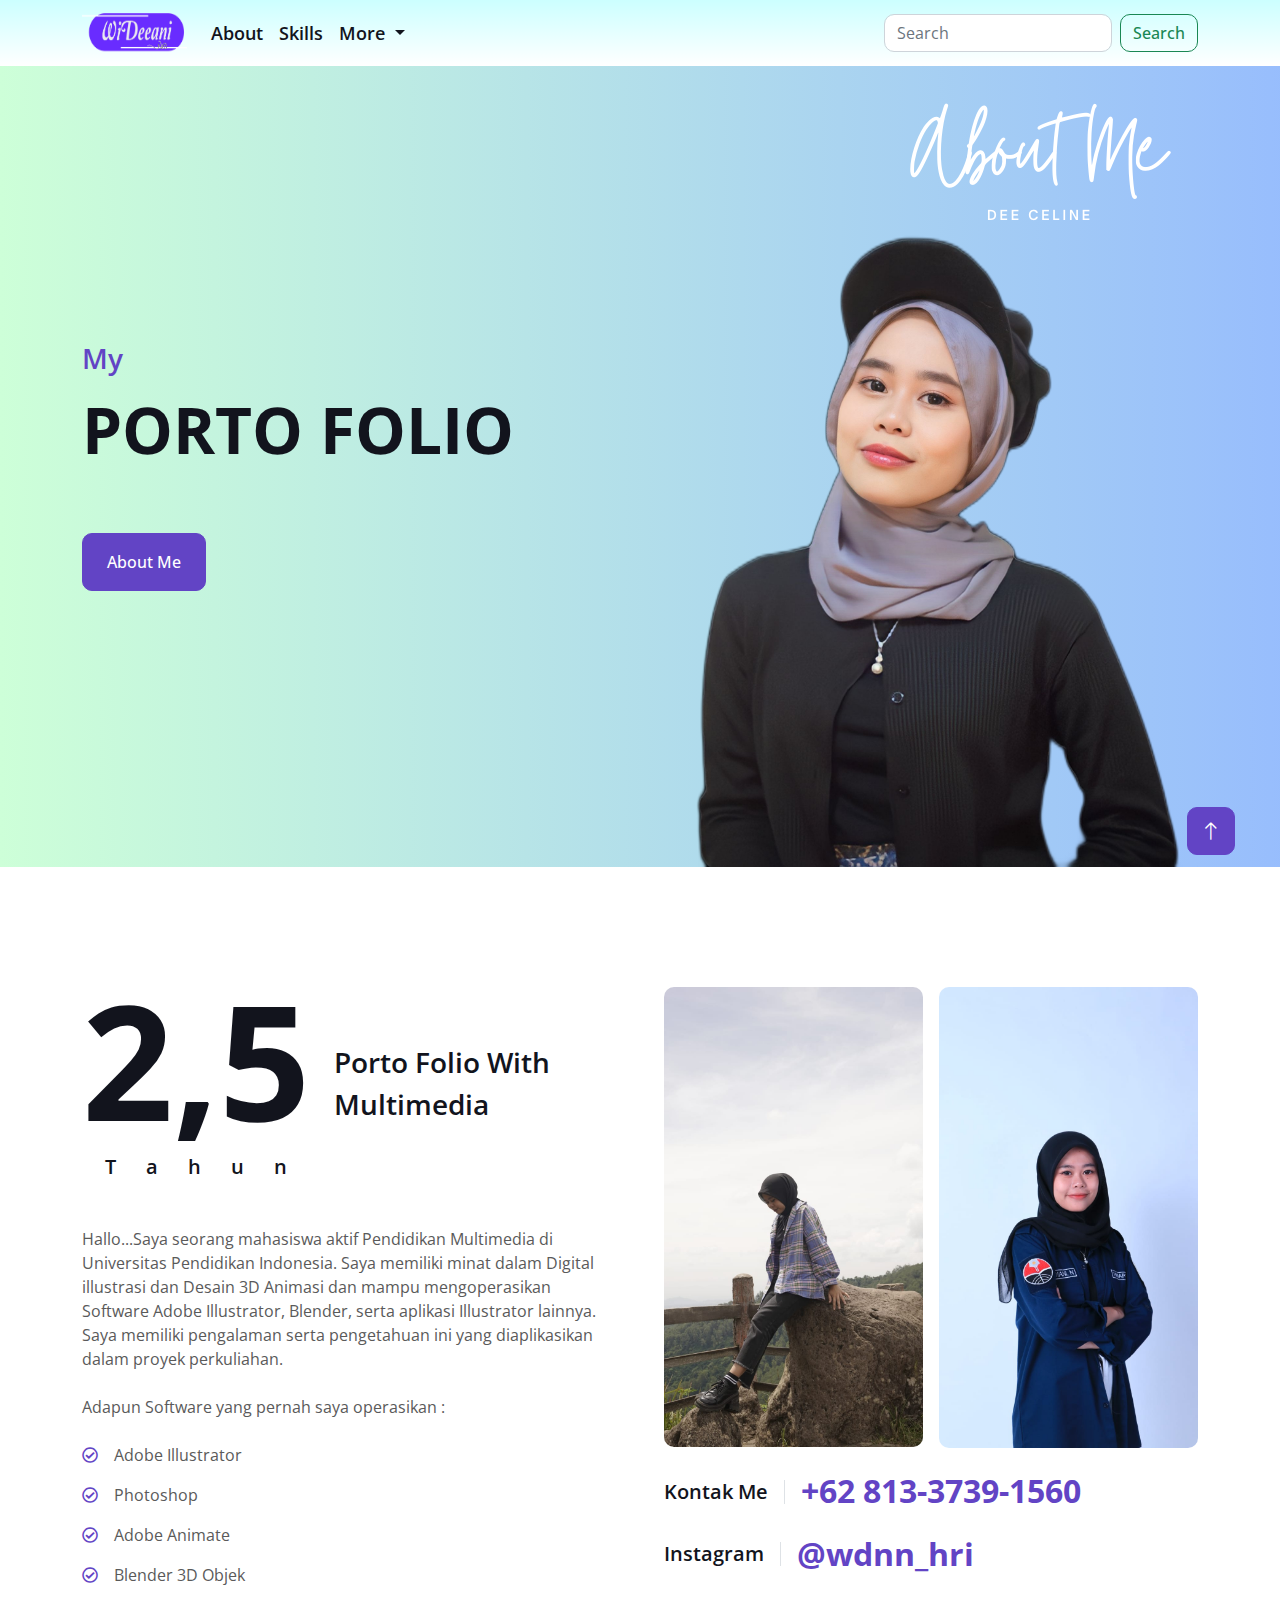
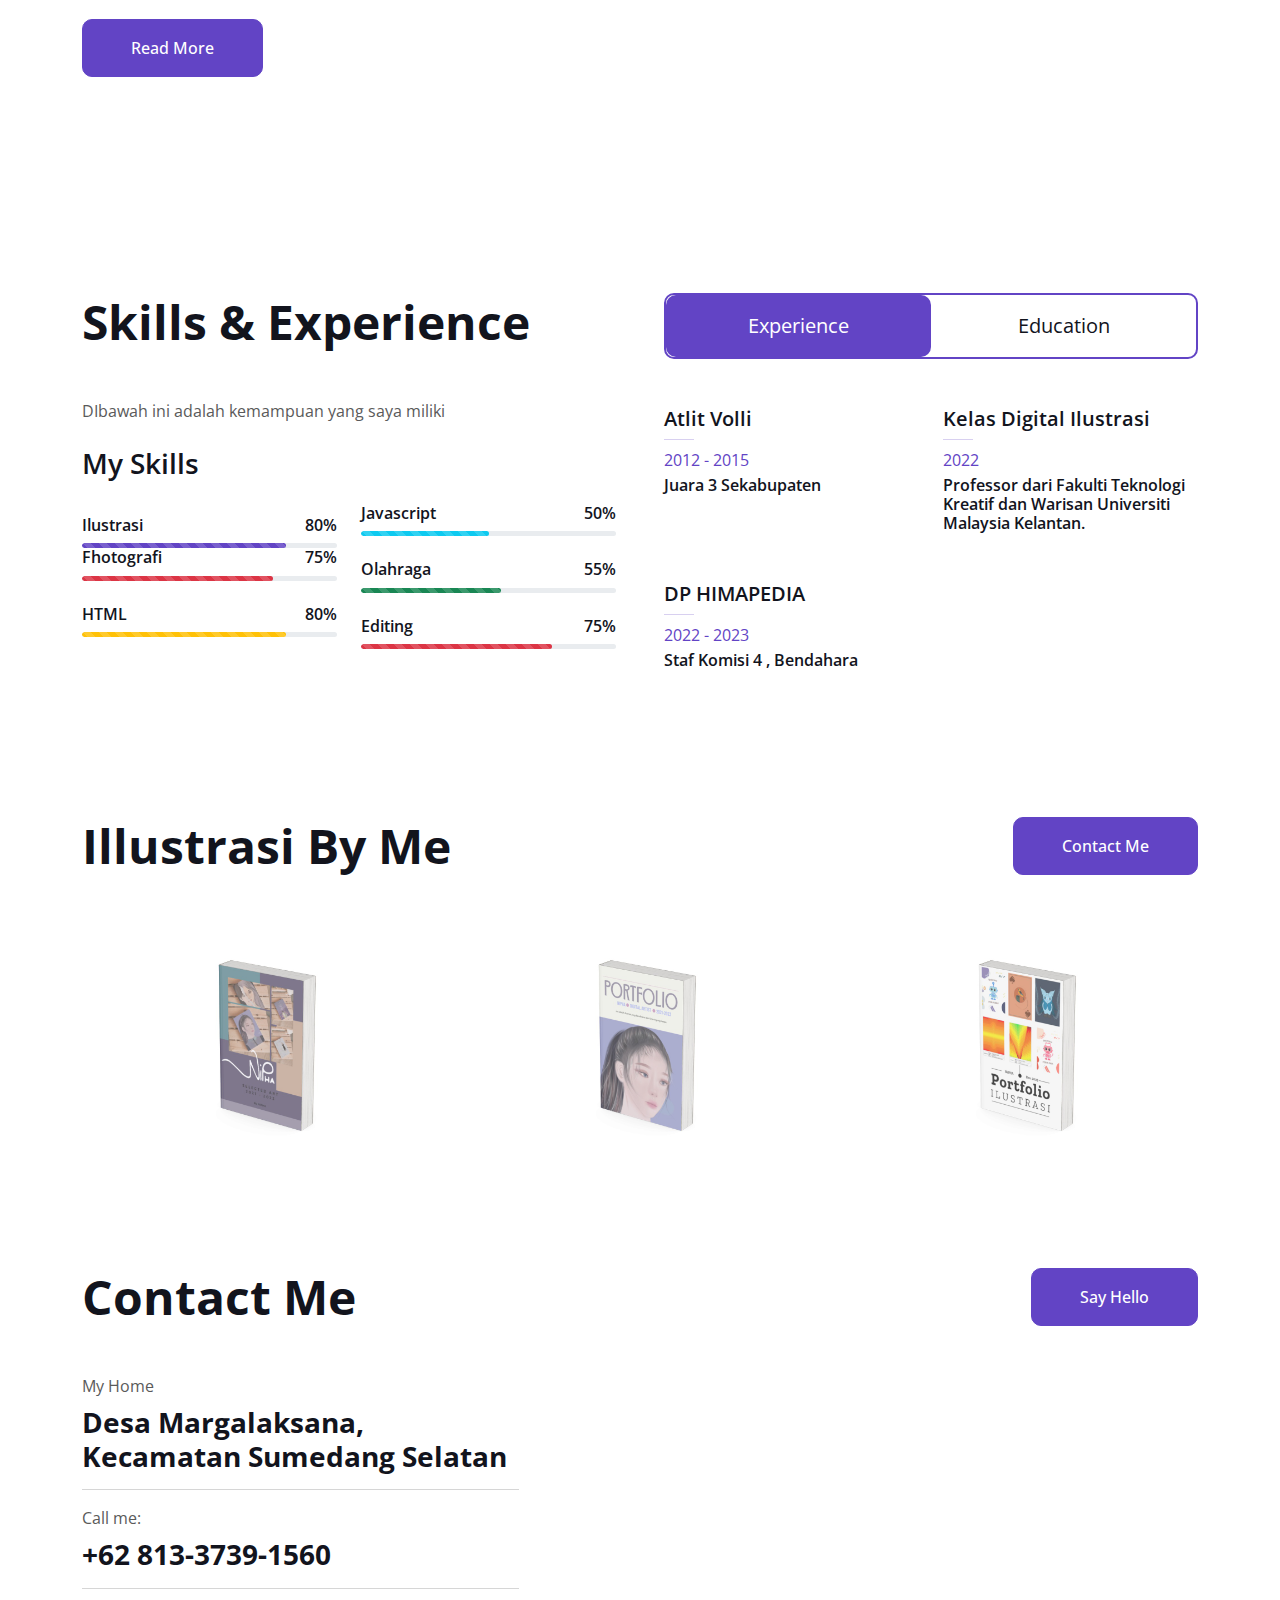
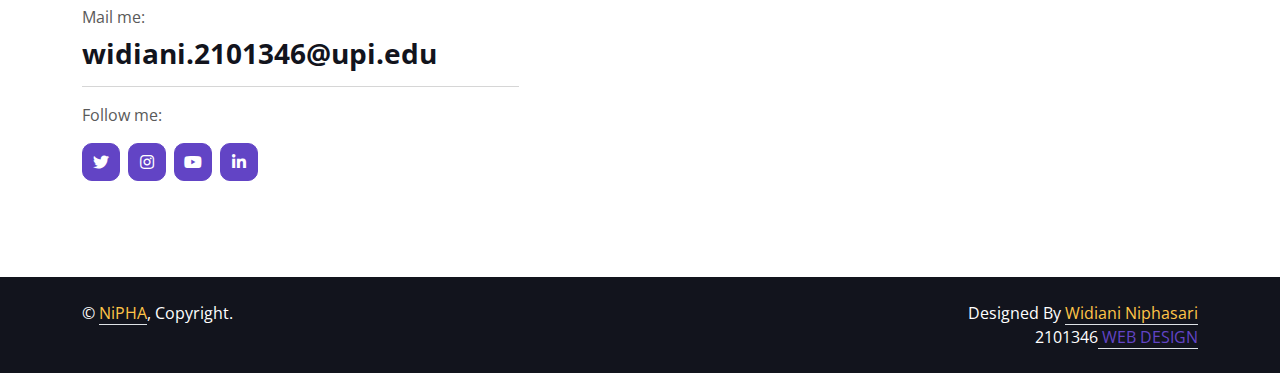
==== index.html @ 5c26bc38 "Update index.html" ====
<!DOCTYPE html>
<html>
<head>
  <!-- Required meta tags -->
    <meta charset="utf-8">
    <title>Hello </title>
    <!-- Required meta tags -->
    <meta content="width=device-width, initial-scale=1.0" name="viewport">
    <meta content="" name="keywords">
    <meta content="" name="description">

    <!-- Favicon -->
    <link href="img/favicon.ico" rel="icon">

    <!-- Google Web Fonts -->
    <link rel="preconnect" href="https://fonts.googleapis.com">
    <link rel="preconnect" href="https://fonts.gstatic.com" crossorigin>
    <link href="https://fonts.googleapis.com/css2?family=Open+Sans:wght@400;500;600;700;800&display=swap" rel="stylesheet"> 

    <!-- Icon Font Stylesheet -->
    <link href="https://cdnjs.cloudflare.com/ajax/libs/font-awesome/5.10.0/css/all.min.css" rel="stylesheet">
    <link href="https://cdn.jsdelivr.net/npm/bootstrap-icons@1.4.1/font/bootstrap-icons.css" rel="stylesheet">

    <!-- Libraries Stylesheet -->
    <link href="lib/animate/animate.min.css" rel="stylesheet">
    <link href="lib/lightbox/css/lightbox.min.css" rel="stylesheet">
    <link href="lib/owlcarousel/assets/owl.carousel.min.css" rel="stylesheet">

    <!-- Customized Bootstrap Stylesheet -->
    <link href="css/bootstrap.min.css" rel="stylesheet">

    <!-- Template Stylesheet -->
    <link href="css/style.css" rel="stylesheet">

    <!-- Bootstrap CSS -->
    <link href="C:\xampp1\htdocs\portfolio\css\bootstrap.min.css" rel="stylesheet">

</head>

<body data-bs-spy="scroll" data-bs-target=".navbar" data-bs-offset="51">

  <!-- Navbar Start -->

 <nav  class="navbar navbar-expand-lg sticky-top " style="background : linear-gradient(#ccffff,#ffffff")>
<!--  <nav  class="navbar navbar-expand-lg sticky-top" style="background :#FFFFFF">  -->
  <div class="container">
    <a class="navbar-brand" href="#home">
      <img src="img/logome.png" width="105" height="40">
    </a>
    <button class="navbar-toggler" type="button" data-bs-toggle="collapse" data-bs-target="#navbarSupportedContent" aria-controls="navbarSupportedContent" aria-expanded="false" aria-label="Toggle navigation">
      <span class="navbar-toggler-icon"></span>
    </button>
    <div class="collapse navbar-collapse" id="navbarSupportedContent">
      <ul class="navbar-nav me-auto mb-0 mb-lg-0">
       
        <li class="nav-item">
          <a class="nav-link active" aria-current="page" href="#about">About</a>
        </li>
        <li class="nav-item">
          <a class="nav-link" href="#skill">Skills</a>
        </li>
        <li class="nav-item dropdown">
          <a class="nav-link dropdown-toggle" href="" role="button" data-bs-toggle="dropdown" aria-expanded="false">
            More
          </a>
          <ul class="dropdown-menu">        
            <li><a class="dropdown-item" href="Desain Web.html">Desain Web</a></li>
            <li><a class="dropdown-item" href="Fotografi.html">Fotografi</a></li>
            <li><a class="dropdown-item" href="Illustration.html">Illustrasi</a></li>
            <li><a class="dropdown-item" href="uiux.html">UI/UX</a></li>
          </ul>
        </li>
      </ul>
      <form class="d-flex" role="search">
        <input class="form-control me-2" type="search" placeholder="Search" aria-label="Search">
        <button class="btn btn-outline-success" type="submit">Search</button>
      </form>
    </div>
  </div>
</nav>

<!-- Navbar End -->


    <!-- Header Start -->
    <div class="container-fluid bg-light my-0 mt-0" id="home">
        <div class="container">
            <div class="row g-5 align-items-center">
                <div class="col-lg-6 py-6 pb-0 pt-lg-0">
                    <h3 class="text-primary mb-3">My</h3>
                    <h1 class="display-3 mb-3">PORTO FOLIO</h1>
                    <h2 class="typed-text-output d-inline"></h2>
                    <div class="d-flex align-items-center pt-5">
                        <a href="#about" class="btn btn-primary py-3 px-4 me-5">About Me</a>
                        </button>

                    </div>
                </div>
                <div class="col-lg-6">
                    <img class="img-fluid" src="img/me.png" alt="">
                </div>
            </div>
        </div>
    </div>
      
    <br>
    <!-- Header End -->
    

<!-- About Start -->
    <div class="container-xxl py-6" id="about">
        <div class="container">
            <div class="row g-5">
                <div class="col-lg-6 wow fadeInUp" data-wow-delay="0.1s">
                    <div class="d-flex align-items-center mb-5">
                        <div class="years flex-shrink-0 text-center me-4">
                            <h1 class="display-1 mb-0">2,5</h1>
                            <br>
                            <h5 class="mb-0">Tahun</h5>
                        </div>
                        <h3 class="lh-base mb-0">Porto Folio With Multimedia</h3>
                    </div>
                    <p class="mb-4">Hallo...Saya seorang mahasiswa aktif Pendidikan Multimedia di Universitas Pendidikan Indonesia. Saya memiliki minat dalam Digital illustrasi dan Desain 3D Animasi dan mampu mengoperasikan Software Adobe Illustrator, Blender, serta aplikasi Illustrator lainnya. Saya memiliki pengalaman serta pengetahuan ini yang diaplikasikan dalam proyek perkuliahan.</p>
                    <p class="mb-4">Adapun Software yang pernah saya operasikan : </p>
                    <p class="mb-3"><i class="far fa-check-circle text-primary me-3"></i>Adobe Illustrator</p>
                    <p class="mb-3"><i class="far fa-check-circle text-primary me-3"></i>Photoshop</p>
                    <p class="mb-3"><i class="far fa-check-circle text-primary me-3"></i>Adobe Animate</p>
                    <p class="mb-3"><i class="far fa-check-circle text-primary me-3"></i>Blender 3D Objek</p>
                    <a class="btn btn-primary py-3 px-5 mt-3" href="More.html">Read More</a> </button>
                </div>
                <div class="col-lg-6 wow fadeInUp" data-wow-delay="0.5s">
                    <div class="row g-3 mb-4">
                        <div class="col-sm-6">
                            <img class="img-fluid rounded" src="img/me3.jpg" alt="">
                        </div>
                        <div class="col-sm-6">
                            <img class="img-fluid rounded" src="img/me4.jpg" alt="">
                        </div>
                    </div>
                    <div class="d-flex align-items-center mb-3">
                        <h5 class="border-end pe-3 me-3 mb-0">Kontak Me</h5>
                        <h2 class="text-primary fw-bold mb-0" data-toggle="counter-up">+62 813-3739-1560</h2>
                    </div>
                    <p class="mb-4"></p>
                    <div class="d-flex align-items-center mb-3">
                        <h5 class="border-end pe-3 me-3 mb-0">Instagram </h5>
                        <h2 class="text-primary fw-bold mb-0" data-toggle="counter-up">@wdnn_hri</h2>
                    </div>
                    <p class="mb-0"></p>
                </div>
            </div>
        </div>
    </div>
    <br>
    <!-- About End -->

    <!-- Expertise Start -->
    <div class="container-xxl py-6 pb-5" id="skill">
        <div class="container">
            <div class="row g-5">
                <div class="col-lg-6 wow fadeInUp" data-wow-delay="0.1s">
                    <h1 class="display-5 mb-5">Skills & Experience</h1>
                    <p class="mb-4">DIbawah ini adalah kemampuan yang saya miliki</p>
                    <h3 class="mb-4">My Skills</h3>
                    
                  <!-- SKILLS START -->
                    <div class="row align-items-center">
                        <div class="col-md-6">
                            <div class="skill mb-4">
                                <div class="d-flex justify-content-between">
                                    <h6 class="font-weight-bold">Ilustrasi</h6>
                                    <h6 class="font-weight-bold">80%</h6>
                                </div>
                                   <div class="progress" role="progressbar" aria-label=" animated striped example " aria-valuenow="80" aria-valuemin="0" aria-valuemax="100">
                                 <div class="progress-bar progress-bar-striped progress-bar-animated" style="width: 80%"></div>
                            </div>

                             <div class="skill mb-4">
                                <div class="d-flex justify-content-between">
                                    <h6 class="font-weight-bold">Fhotografi</h6>
                                    <h6 class="font-weight-bold">75%</h6>
                                </div>
                                  <div class="progress" role="progressbar" aria-label="Danger Animated striped example" aria-valuenow="75" aria-valuemin="0" aria-valuemax="100">
                                 <div class="progress-bar progress-bar-striped progress-bar-animated bg-danger" style="width: 75%"></div>
                            </div>
                          </div>

                            <div class="skill mb-4">
                                <div class="d-flex justify-content-between">
                                    <h6 class="font-weight-bold">HTML</h6>
                                    <h6 class="font-weight-bold">80%</h6>
                                </div>
                                  <div class="progress" role="progressbar" aria-label="Warning Animated striped example" aria-valuenow="60" aria-valuemin="0" aria-valuemax="100">
                                 <div class="progress-bar progress-bar-striped progress-bar-animated bg-warning" style="width: 80%"></div>
                            </div>
                          </div>
                        </div>
                      </div>

                        <div class="col-md-6">
                            <div class="skill mb-4">
                                <div class="d-flex justify-content-between">
                                    <h6 class="font-weight-bold">Javascript</h6>
                                    <h6 class="font-weight-bold">50%</h6>
                                </div>
                                <div class="progress" role="progressbar" aria-label="info Animated striped example" aria-valuenow="50" aria-valuemin="0" aria-valuemax="100">
                                 <div class="progress-bar progress-bar-striped progress-bar-animated bg-info" style="width: 50%"></div>
                            </div>
                          </div>

                            <div class="skill mb-4">
                                <div class="d-flex justify-content-between">
                                    <h6 class="font-weight-bold">Olahraga</h6>
                                    <h6 class="font-weight-bold">55%</h6>
                                </div>
                               <div class="progress" role="progressbar" aria-label="Success Animated striped example" aria-valuenow="55" aria-valuemin="0" aria-valuemax="100">
                                 <div class="progress-bar progress-bar-striped progress-bar-animated bg-success" style="width: 55%"></div>
                            </div>
                          </div>

                            <div class="skill mb-4">
                                <div class="d-flex justify-content-between">
                                    <h6 class="font-weight-bold">Editing</h6>
                                    <h6 class="font-weight-bold">75%</h6>
                                </div>
                                <div class="progress" role="progressbar" aria-label="danger Animated striped example" aria-valuenow="75" aria-valuemin="0" aria-valuemax="100">
                                 <div class="progress-bar progress-bar-striped progress-bar-animated bg-danger" style="width: 75%"></div>
                            </div>
                          </div>
                        </div>
                    </div>
                </div>

                <!-- SKILLS END -->

                <div class="col-lg-6 wow fadeInUp" data-wow-delay="0.5s">
                    <ul class="nav nav-pills rounded border border-2 border-primary mb-5">
                        <li class="nav-item w-50">
                            <button class="nav-link w-100 py-3 fs-5 active" data-bs-toggle="pill" href="#tab-1">Experience</button>
                        </li>
                        <li class="nav-item w-50">
                            <button class="nav-link w-100 py-3 fs-5" data-bs-toggle="pill" href="#tab-2">Education</button>
                        </li>
                    </ul>

                    <!-- EXPERIENCE START -->
                    <div class="tab-content">
                        <div id="tab-1" class="tab-pane fade show p-0 active">
                            <div class="row gy-5 gx-4">
                                <div class="col-sm-6">
                                    <h5>Atlit Volli</h5>
                                    <hr class="text-primary my-2">
                                    <p class="text-primary mb-1">2012 - 2015</p>
                                    <h6 class="mb-0">Juara 3 Sekabupaten</h6>
                                </div>
                                <div class="col-sm-6">
                                    <h5>Kelas Digital Ilustrasi</h5>
                                    <hr class="text-primary my-2">
                                    <p class="text-primary mb-1">2022</p>
                                    <h6 class="mb-0">Professor dari Fakulti Teknologi Kreatif dan Warisan Universiti Malaysia Kelantan.</h6>
                                </div>
                                 <div class="col-sm-6">
                                    <h5>DP HIMAPEDIA</h5>
                                    <hr class="text-primary my-2">
                                    <p class="text-primary mb-1">2022 - 2023</p>
                                    <h6 class="mb-0">Staf Komisi 4 , Bendahara</h6>
                                </div>
                                 <div class="col-sm-6">
            
                                
                                </div>
                            </div>
                        </div>
                        <!-- EXPERIENCE END -->

                        <!-- EDUCATION STRART -->

                        <div id="tab-2" class="tab-pane fade show p-0">
                            <div class="row gy-5 gx-4">
                                <div class="col-sm-6">
                                    <h5>SD</h5>
                                    <hr class="text-primary my-2">
                                    <p class="text-primary mb-1">2009 - 2015</p>
                                    <h6 class="mb-0">MIN 2 Sumedang</h6>
                                </div>
                                <div class="col-sm-6">
                                    <h5>SMP</h5>
                                    <hr class="text-primary my-2">
                                    <p class="text-primary mb-1">2015 - 2018</p>
                                    <h6 class="mb-0">SMPN 7 Sumedang</h6>
                                </div>
                                <div class="col-sm-6">
                                    <h5>SMK</h5>
                                    <hr class="text-primary my-2">
                                    <p class="text-primary mb-1">2018 - 2021</p>
                                    <h6 class="mb-0">SMKN 2 Sumedang</h6>
                                </div>
                                <div class="col-sm-6">
                                    <h5>Pendidikan S1</h5>
                                    <hr class="text-primary my-2">
                                    <p class="text-primary mb-1">2021 - Sekarang</p>
                                    <h6 class="mb-0">Universitas Pendidikan Indonesia</h6>
                                </div>
                            </div>
                        </div>
                    </div>
                </div>
            </div>
        </div>
    </div>
     <!-- EDUCATION END -->

    <!-- Expertise End -->

    <!-- Skill Start -->
    <div class="container-xxl py-6 pb-5" id="friends">
        <div class="container">
            <div class="row g-5 mb-5 wow fadeInUp" data-wow-delay="0.1s">
                <div class="col-lg-6">
                    <h1 class="display-5 mb-0">Illustrasi By Me</h1>
                </div>
                <div class="col-lg-6 text-lg-end">
                    <a class="btn btn-primary py-3 px-5" href="#contact">Contact Me</a>
                </div>
            </div>
            <div class="row g-4">
                <div class="col-lg-4 col-md-6 wow fadeInUp" data-wow-delay="0.1s">
                    <div class="team-item position-relative">
                        <img class="img-fluid rounded" src="img/Il14.jpg" alt="">
                        <div class="team-text bg-white rounded-end p-4">
                            <div>
                                <a href="Illustration.html"><h5>Illustration 1</h5></a>
                                <span></span>
                            </div>
                            <i class="fa fa-arrow-right fa-2x text-primary"></i>
                        </div>
                    </div>
                </div>
              <!--  <div class="col-lg-4 col-md-6 wow fadeInUp" data-wow-delay="0.3s">
                    <div class="team-item position-relative">
                        <img class="img-fluid rounded" src="">
                        <div class="team-text bg-white rounded-end p-4">
                            <div>
                                <h5>Aset 2D Animasi</h5>
                                <span>Animasi Pendek By Me "Fall In Love"</span>
                            </div>
                            <i class="fa fa-arrow-right fa-2x text-primary"></i>
                        </div>
                    </div>
                </div> -->
                <div class="col-lg-4 col-md-6 wow fadeInUp" data-wow-delay="0.5s">
                    <div class="team-item position-relative">
                        <img class="img-fluid rounded" src="img/Il13.jpg" alt="">
                        <div class="team-text bg-white rounded-end p-4">
                            <div>
                                 <a href="Illustration.html"><h5>Illustration 2</h5></a>
                                <span></span>
                            </div>
                            <i class="fa fa-arrow-right fa-2x text-primary"></i>
                        </div>
                    </div>
                </div>
               <!-- <div class="col-lg-4 col-md-6 wow fadeInUp" data-wow-delay="0.3s">
                    <div class="team-item position-relative">
                        <img class="img-fluid rounded" src="img/Ilustrasi 6.png">
                        <div class="team-text bg-white rounded-end p-4">
                            <div>
                                <h5>Aset 2D Animasi</h5>
                                <span>Animasi Pendek By Me "Fall In Love"</span>
                            </div>
                            <i class="fa fa-arrow-right fa-2x text-primary"></i>
                        </div>
                    </div>
                </div> -->
               <div class="col-lg-4 col-md-6 wow fadeInUp" data-wow-delay="0.3s">
                    <div class="team-item position-relative">
                        <img class="img-fluid rounded" src="img/Il15.jpg">
                        <div class="team-text bg-white rounded-end p-4">
                            <div>
                              <a href="Illustration.html"></li><h5>Illustration 3</h5></a>
                                <span></span>
                            </div>
                            <i class="fa fa-arrow-right fa-2x text-primary"></i>
                        </div>
                    </div>
                </div>
              <!--  <div class="col-lg-4 col-md-6 wow fadeInUp" data-wow-delay="0.3s">
                    <div class="team-item position-relative">
                        <img class="img-fluid rounded" src="img/Ilustrasi 5.png">
                        <div class="team-text bg-white rounded-end p-4">
                            <div>
                                <h5>Aset 2D Animasi</h5>
                                <span>Animasi Pendek By Me "Fall In Love"</span>
                            </div>
                            <i class="fa fa-arrow-right fa-2x text-primary"></i>
                        </div>
                    </div>
                </div> -->
            </div>
        </div>
    </div>
    <!-- Skill End -->


    <!-- Contact Start -->
    <div class="container-xxl pb-5" id="contact">
        <div class="container py-5">
            <div class="row g-5 mb-5 wow fadeInUp" data-wow-delay="0.1s">
                <div class="col-lg-6">
                    <h1 class="display-5 mb-0">Contact Me</h1>
                </div>
                <div class="col-lg-6 text-lg-end">
                    <a class="btn btn-primary py-3 px-5" href="#home">Say Hello</a>
                </div>
            </div>
            <div class="row g-5">
                <div class="col-lg-5 col-md-6 wow fadeInUp" data-wow-delay="0.1s">
                    <p class="mb-2">My Home</p>
                    <h3 class="fw-bold">Desa Margalaksana, Kecamatan Sumedang Selatan</h3>
                    <hr class="w-100">
                    <p class="mb-2">Call me:</p>
                    <h3 class="fw-bold">+62 813-3739-1560</h3>
                    <hr class="w-100">
                    <p class="mb-2">Mail me:</p>
                    <h3 class="fw-bold">widiani.2101346@upi.edu</h3>
                    <hr class="w-100">
                    <p class="mb-2">Follow me:</p>
                    <div class="d-flex pt-2">
                        <a class="btn btn-square btn-primary me-2" href="https://twitter.com/wdnn_hri?t=mSB62Ij7a0ePgMWsCGzS3Q&s=09"><i class="fab fa-twitter"></i></a>
                        <a class="btn btn-square btn-primary me-2" href="https://www.instagram.com/wdnn_hri/"><i class="fab fa-instagram"></i></a>
                        <a class="btn btn-square btn-primary me-2" href="https://www.youtube.com/feed/library"><i class="fab fa-youtube"></i></a>
                        <a class="btn btn-square btn-primary me-2" href="https://www.linkedin.com/feed/"><i class="fab fa-linkedin-in"></i></a>
                    </div>
                </div>
              </div>
            </div>
    </div>
    <!-- Contact End -->


<!-- Copyright Start -->
    <div class="container-fluid bg-dark text-white py-4">
            <div class="container">
                <div class="row">
                    <div class="col-md-6 text-center text-md-start mb-3 mb-md-0">
                        &copy; <a class="border-bottom text-secondary" href="#">NiPHA</a>, Copyright.
                    </div>
                    <div class="col-md-6 text-center text-md-end">
                        Designed By <a class="border-bottom text-secondary" href="https://htmlcodex.com">Widiani Niphasari</a>
                        <br>2101346<a class="border-bottom" href="" target="_blank"> WEB DESIGN</a>
                    </div>
                </div>
            </div>
        </div>
    </div>
    <!-- Copyright End -->


    <!-- Back to Top -->
    <a href="#" class="btn btn-lg btn-primary btn-lg-square back-to-top"><i class="bi bi-arrow-up"></i></a>


    <!-- JavaScript Libraries -->
    <script src="https://code.jquery.com/jquery-3.4.1.min.js"></script>
    <script src="https://cdn.jsdelivr.net/npm/bootstrap@5.0.0/dist/js/bootstrap.bundle.min.js"></script>
    <script src="lib/wow/wow.min.js"></script>
    <script src="lib/easing/easing.min.js"></script>
    <script src="lib/waypoints/waypoints.min.js"></script>
    <script src="lib/typed/typed.min.js"></script>
    <script src="lib/counterup/counterup.min.js"></script>
    <script src="lib/owlcarousel/owl.carousel.min.js"></script>
    <script src="lib/isotope/isotope.pkgd.min.js"></script>
    <script src="lib/lightbox/js/lightbox.min.js"></script>

    <!-- Template Javascript -->
    <script src="js/main.js"></script>
</body>

</html>
---- css/style.css ----
:root {
    --primary: #6244C5;
    --secondary: #FFC448;
    --light: #FAFAFB;
    --dark: #12141D;
}

.back-to-top {
    position: fixed;
    display: none;
    right: 45px;
    bottom: 45px;
    z-index: 99;
}

.my-6 {
    margin-top: 6rem;
    margin-bottom: 6rem;
}

.py-6 {
    padding-top: 6rem;
    padding-bottom: 6rem;
}


/*** Button ***/
.btn {
    font-weight: 500;
    transition: .5s;
}

.btn.btn-primary,
.btn.btn-secondary {
    color: #FFFFFF;
}

.btn-square {
    width: 38px;
    height: 38px;
}

.btn-sm-square {
    width: 32px;
    height: 32px;
}

.btn-lg-square {
    width: 48px;
    height: 48px;
}

.btn-square,
.btn-sm-square,
.btn-lg-square {
    padding: 0;
    display: flex;
    align-items: center;
    justify-content: center;
    font-weight: normal;
}


/*** Navbar ***/
.navbar.fixed-top {
    display: none;
    transition: .5s;
}

.navbar .navbar-nav .nav-link {
    padding: px px;
    color: var(--dark);
    font-size: 18px;
    font-weight: 600;
    outline: none;
}

.navbar .navbar-nav .nav-link:hover,
.navbar .navbar-nav .nav-link.active {
    color: var(--primary);
}

@media (max-width: 991.98px) {
    .navbar .navbar-nav .nav-link  {
        padding: 5px 0;
    }
}


#home {
    margin-bottom: 0rem;
    background: url(../img/bggg.png);
}

.typed-cursor {
    font-size: 30px;
    color: var(--dark);
}

@keyframes pulse-border {
    0% {
        transform: translateX(-50%) translateY(-50%) translateZ(0) scale(1);
        opacity: 1;
    }

    100% {
        transform: translateX(-50%) translateY(-50%) translateZ(0) scale(2);
        opacity: 0;
    }
}


/*** Header ***/
#home {
    margin-bottom: 10rem;
}

.typed-cursor {
    font-size: 30px;
    color: var(--dark);
}


.btn-play {
    position: relative;
    display: block;
    box-sizing: content-box;
    width: 16px;
    height: 26px;
    border-radius: 100%;
    border: none;
    outline: none !important;
    padding: 18px 20px 20px 28px;
    background: var(--primary);
}

.btn-play:before {
    content: "";
    position: absolute;
    z-index: 0;
    left: 50%;
    top: 50%;
    transform: translateX(-50%) translateY(-50%);
    display: block;
    width: 60px;
    height: 60px;
    background: var(--primary);
    border-radius: 100%;
    animation: pulse-border 1500ms ease-out infinite;
}

.btn-play:after {
    content: "";
    position: absolute;
    z-index: 1;
    left: 50%;
    top: 50%;
    transform: translateX(-50%) translateY(-50%);
    display: block;
    width: 60px;
    height: 60px;
    background: #FFFFFF;
    border-radius: 100%;
    transition: all 200ms;
}



/*** About ***/
#about .years .display-1 {
    font-size: 10rem;
    line-height: 9rem;
}

#about .years h5 {
    letter-spacing: 30px;
    margin-right: -30px;
}


/*** Skills ***/
#skill .progress {
    height: 5px;
    border-radius: 5px;
}

#skill .progress .progress-bar {
    width: 0px;
    border-radius: 5px;
   
}

#skill .nav-pills .nav-link {
    color: var(--dark);
}

#skill .nav-pills .nav-link.active {
    color: #FFFFFF;
}

#skill .tab-content hr {
    width: 30px;
}


/*** Service ***/
.service-item .bg-icon {
    width: 100px;
    height: 100px;
    display: flex;
    align-items: center;
    justify-content: center;
    background: url(../img/bg-icon.png) center center no-repeat;
    background-size: cover;
}


/*** Project Portfolio ***/
#portfolio-flters li {
    display: inline-block;
    font-weight: 500;
    color: var(--dark);
    cursor: pointer;
    transition: .5s;
    border-bottom: 2px solid transparent;
}

#portfolio-flters li:hover,
#portfolio-flters li.active {
    color: var(--primary);
    border-color: var(--primary);
}

.portfolio-img {
    position: relative;
}

.portfolio-btn {
    position: absolute;
    width: 100%;
    height: 100%;
    top: 0;
    left: 0;
    background: rgba(98, 68, 197, .9);
    display: flex;
    align-items: flex-end;
    justify-content: flex-start;
    padding: 30px;
    padding-bottom: 100px !important;
    opacity: 0;
    transition: .5s;
}

.portfolio-item:hover .portfolio-btn {
    opacity: 1;
    padding-bottom: 30px !important;
}


/*** Team ***/
.team-item img {
    transition: .5s;
}

.team-item:hover img {
    opacity: .7;
}

.team-item .team-text {
    position: absolute;
    left: 0;
    right: 60px;
    bottom: 30px;
    display: flex;
    align-items: center;
    justify-content: space-between;
    opacity: 0;
    transition: .5s;
}

.team-item:hover .team-text {
    right: 30px;
    opacity: 1;
}

.team-item .team-text div {
    transition: .5s;
}

.team-item:hover .team-text div {
    margin-left: 30px;
}


/*** Testimonial ***/
.testimonial-left,
.testimonial-right {
    position: relative;
}

.testimonial-left img,
.testimonial-right img {
    position: absolute;
    padding: 5px;
    border: 1px solid var(--secondary);
    border-radius: 70px;
}

.testimonial-left img:nth-child(1),
.testimonial-right img:nth-child(3) {
    width: 70px;
    height: 70px;
    top: 10%;
    left: 50%;
    transform: translateX(-50%);
}

.testimonial-left img:nth-child(2),
.testimonial-right img:nth-child(2) {
    width: 60px;
    height: 60px;
    top: 50%;
    left: 10%;
    transform: translateY(-50%);
}

.testimonial-left img:nth-child(3),
.testimonial-right img:nth-child(1) {
    width: 50px;
    height: 50px;
    bottom: 10%;
    right: 10%;
}

.testimonial-carousel .owl-item img {
    width: 120px;
    height: 120px;
}

.testimonial-carousel .testimonial-icon {
    position: absolute;
    width: 40px;
    height: 40px;
    left: 50%;
    bottom: -15px;
    transform: translateX(-50%);
    display: flex;
    align-items: center;
    justify-content: center;
    background: #FFFFFF;
    border: 1px solid var(--secondary);
    border-radius: 60px;
}

.testimonial-carousel .owl-dots {
    height: 40px;
    margin-top: 25px;
    display: flex;
    align-items: center;
    justify-content: center;
}

.testimonial-carousel .owl-dot {
    position: relative;
    display: inline-block;
    margin: 0 5px;
    width: 30px;
    height: 30px;
    background: #FFFFFF;
    border: 2px solid var(--secondary);
    border-radius: 30px;
    transition: .5s;
}

.testimonial-carousel .owl-dot::after {
    position: absolute;
    content: "";
    width: 16px;
    height: 16px;
    top: 5px;
    left: 5px;
    border-radius: 16px;
    background: var(--secondary);
    transition: .5s;
}

.testimonial-carousel .owl-dot.active::after {
    background: var(--primary);
}
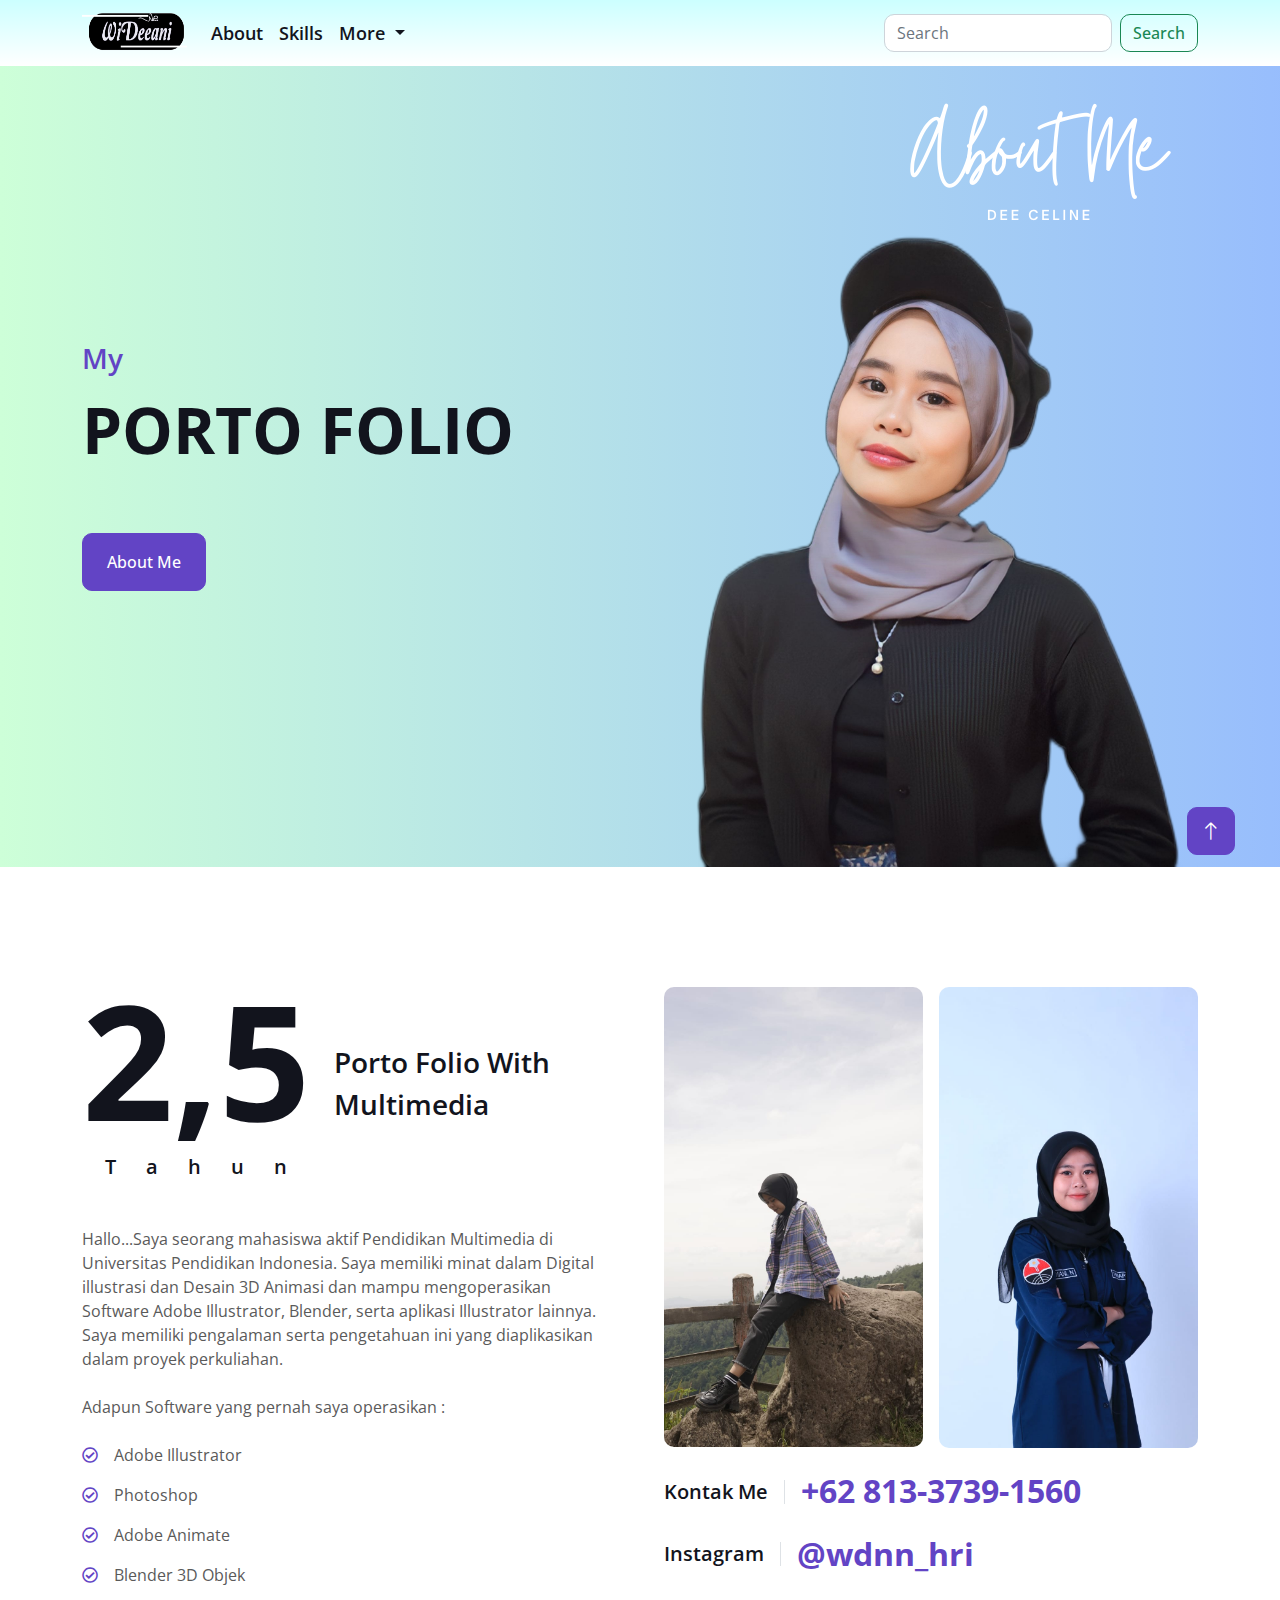
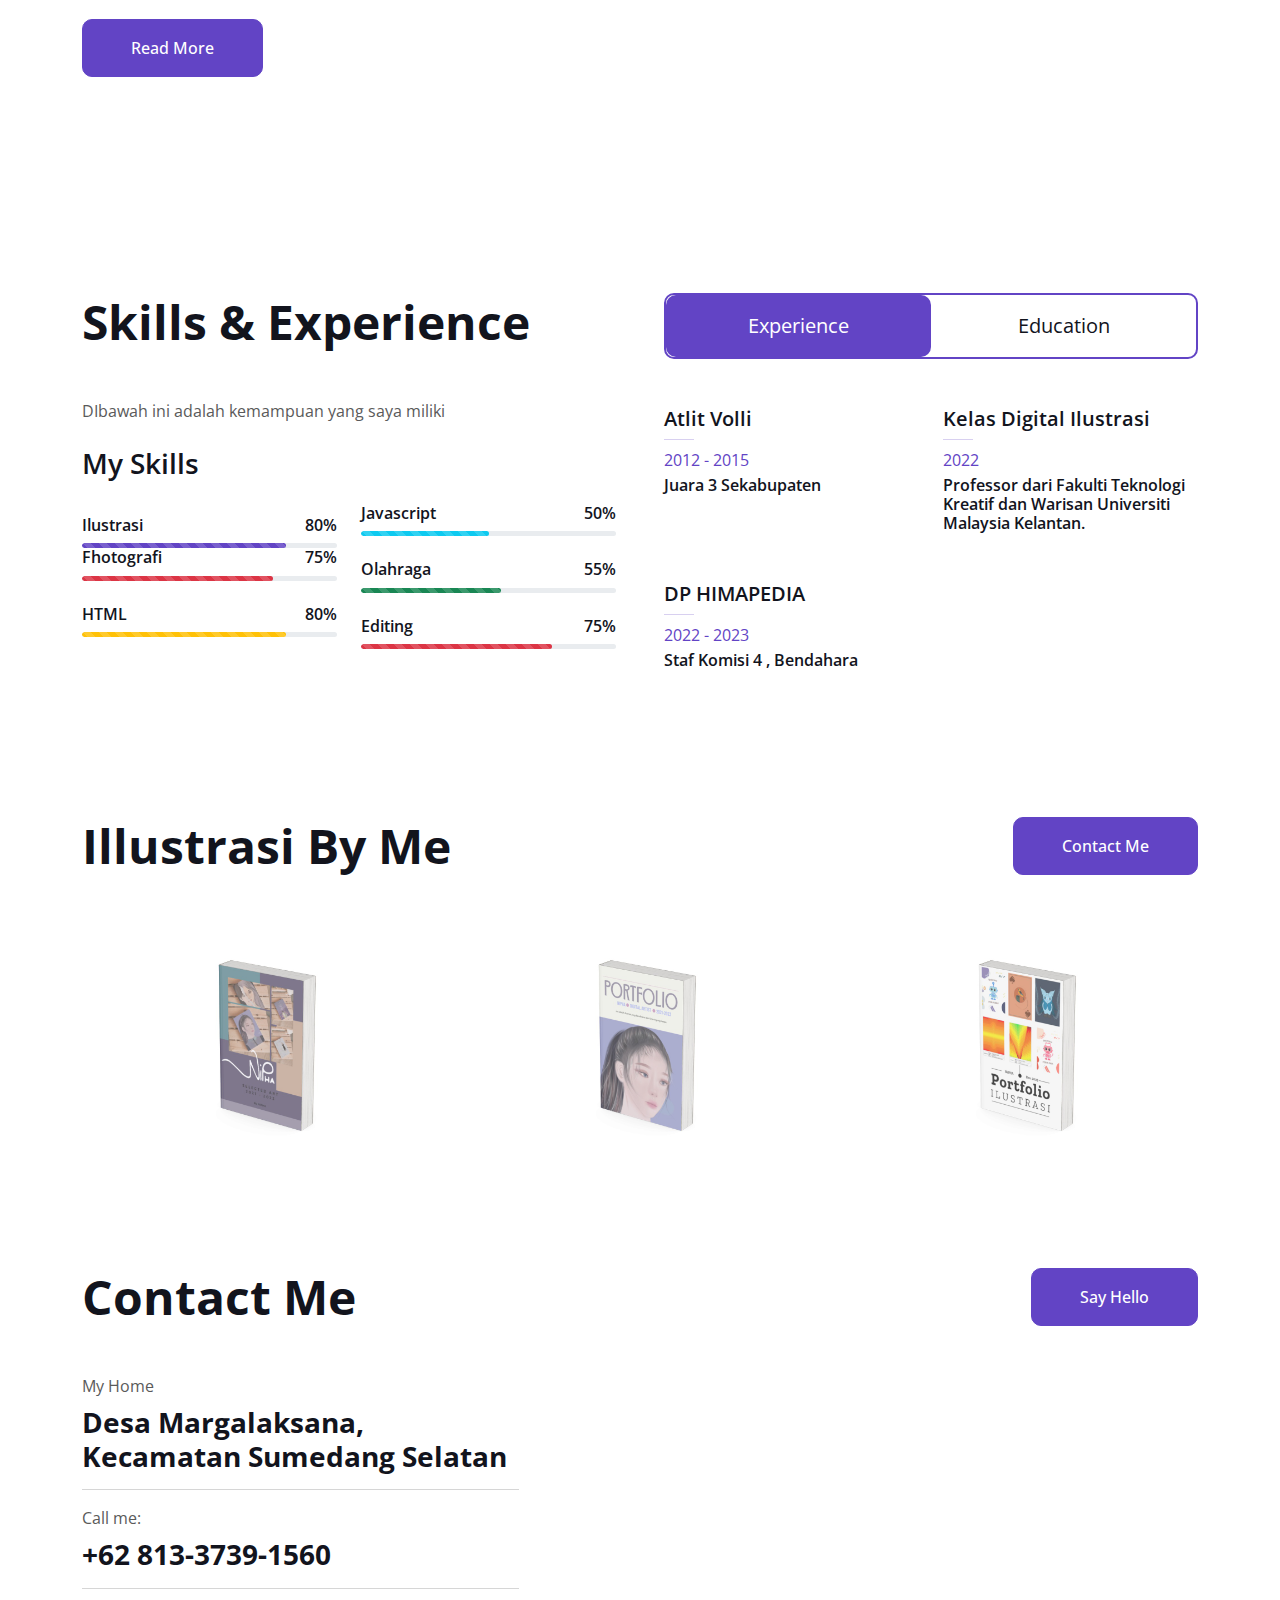
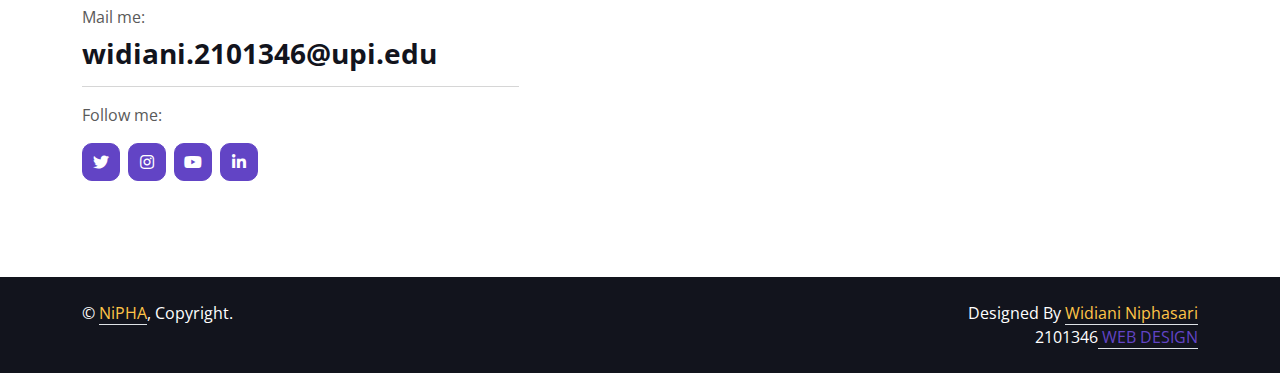
==== commit c535a296: "Update index.html" ====
--- a/index.html
+++ b/index.html
@@ -45,7 +45,7 @@
 <!--  <nav  class="navbar navbar-expand-lg sticky-top" style="background :#FFFFFF">  -->
   <div class="container">
     <a class="navbar-brand" href="#home">
-      <img src="img/logome.png" width="105" height="40">
+      <img src="img/logomee.png" width="105" height="40">
     </a>
     <button class="navbar-toggler" type="button" data-bs-toggle="collapse" data-bs-target="#navbarSupportedContent" aria-controls="navbarSupportedContent" aria-expanded="false" aria-label="Toggle navigation">
       <span class="navbar-toggler-icon"></span>
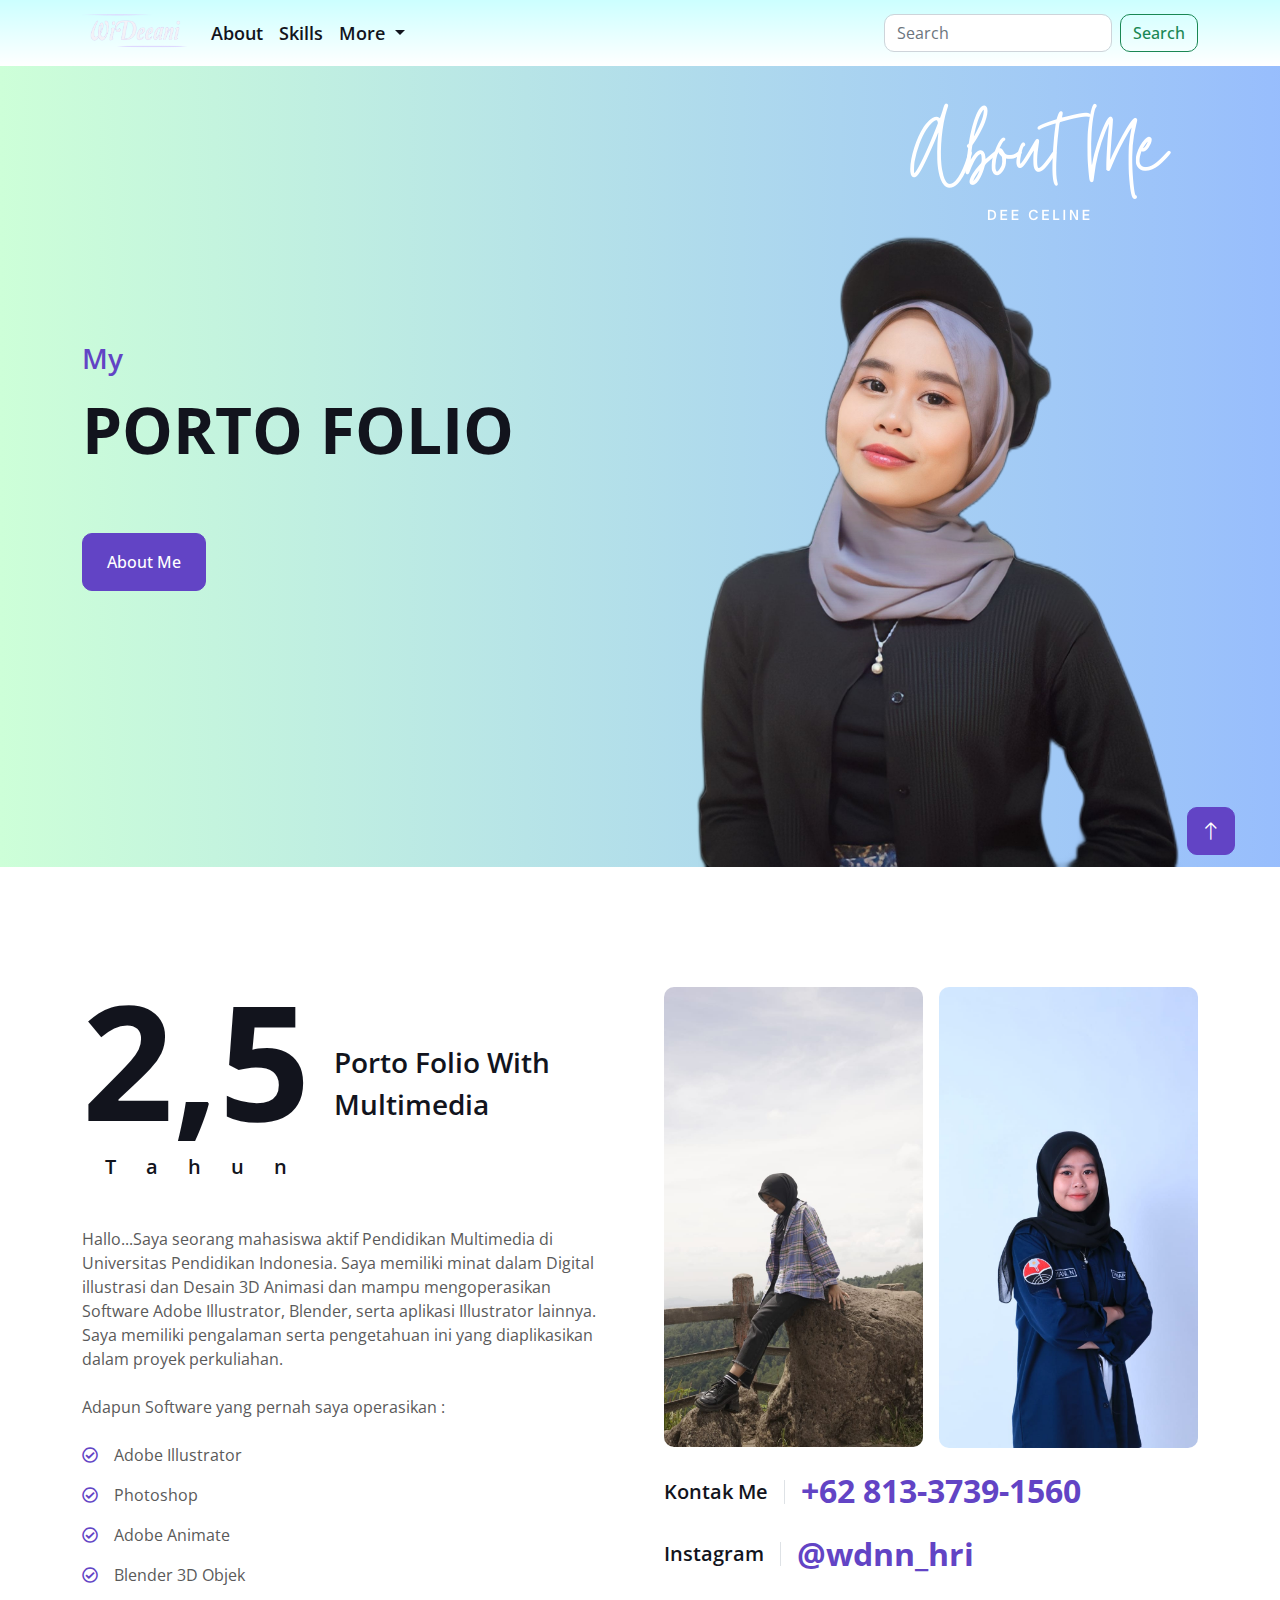
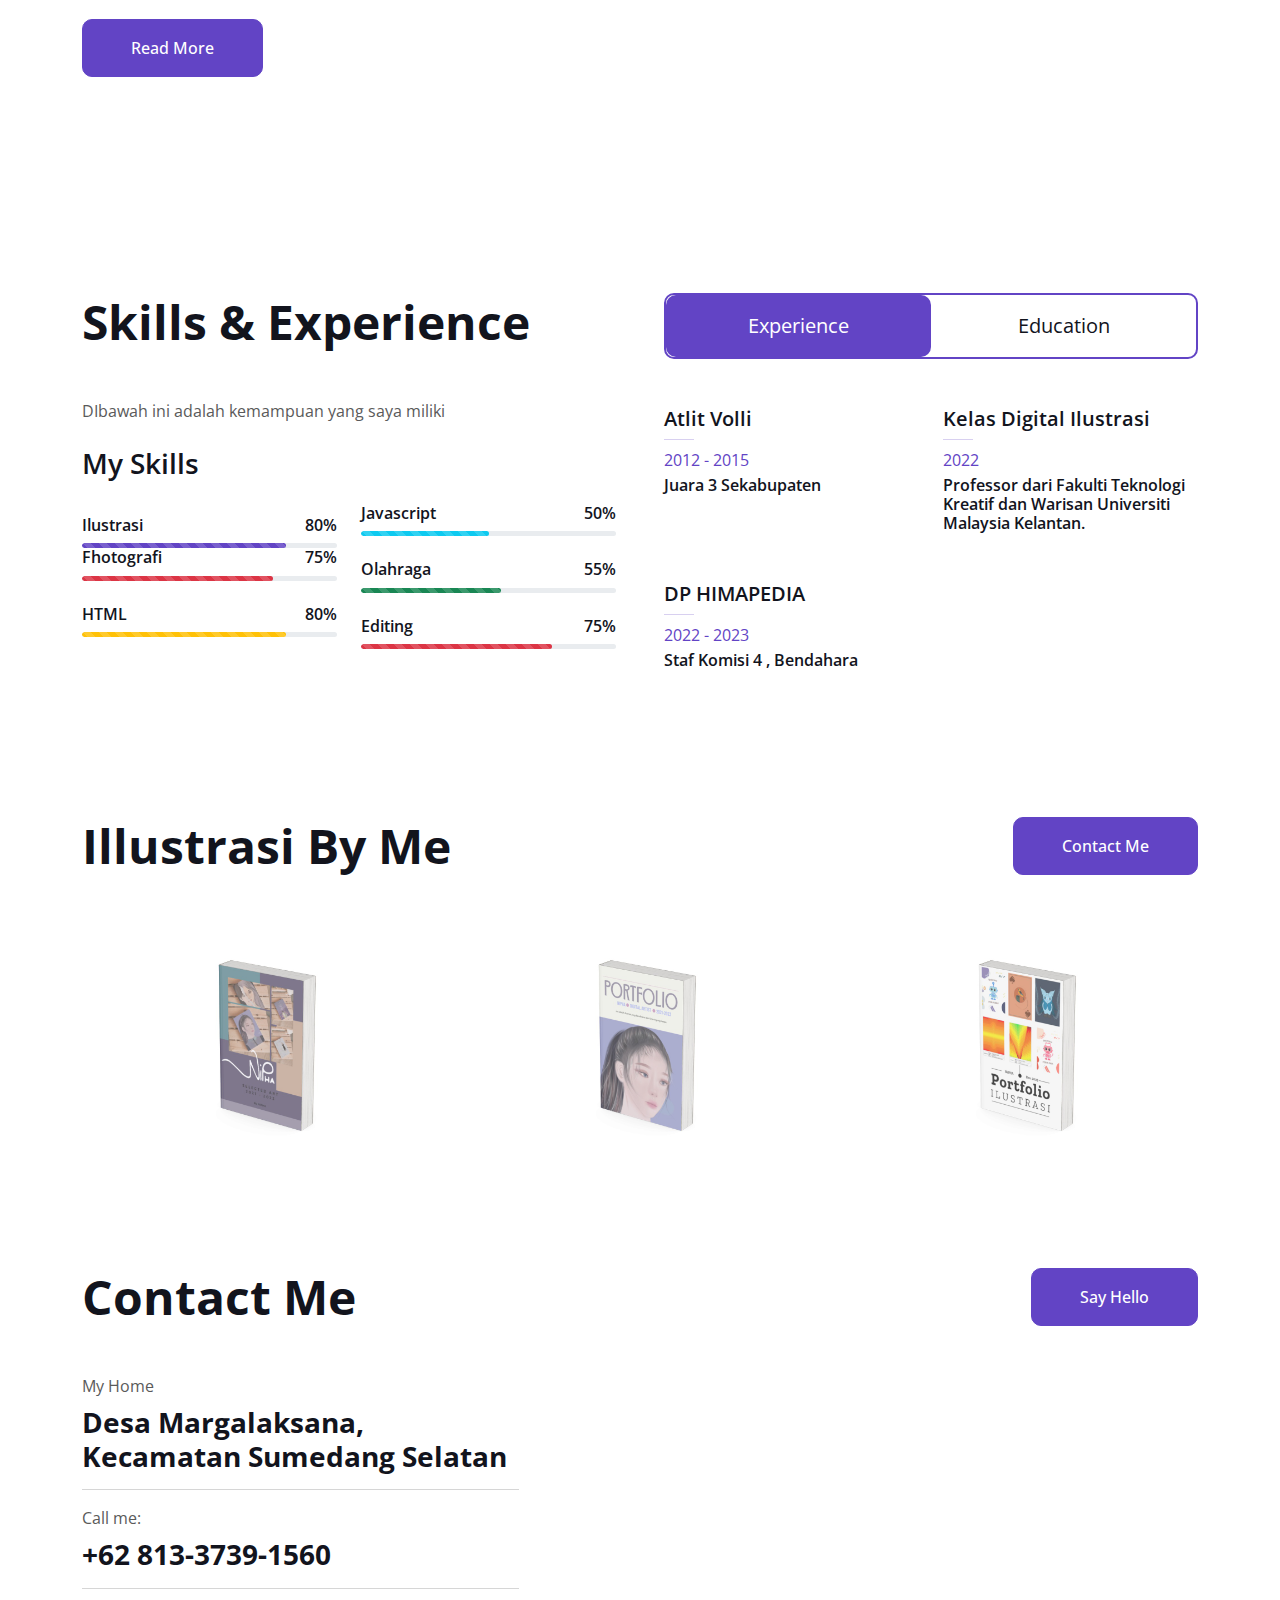
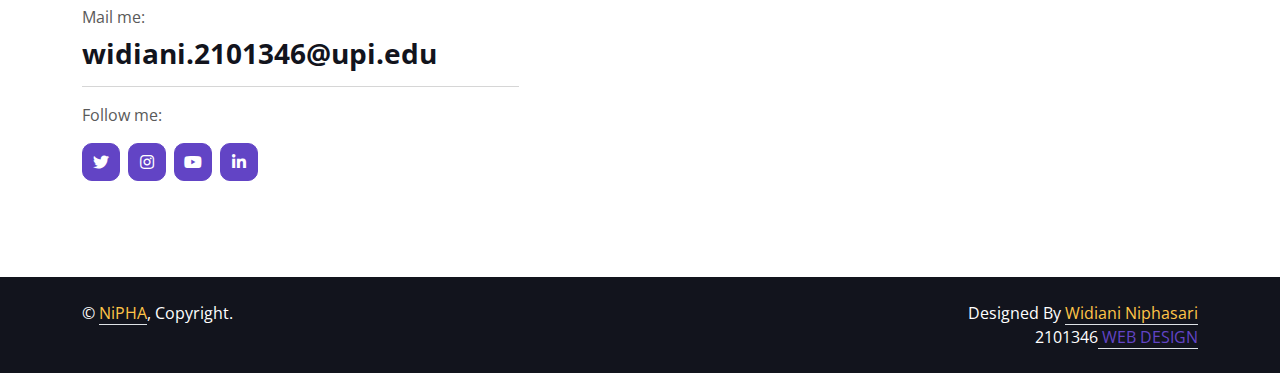
==== commit 0d8c26fc: "Update index.html" ====
--- a/index.html
+++ b/index.html
@@ -45,7 +45,7 @@
 <!--  <nav  class="navbar navbar-expand-lg sticky-top" style="background :#FFFFFF">  -->
   <div class="container">
     <a class="navbar-brand" href="#home">
-      <img src="img/logomee.png" width="105" height="40">
+      <img src="img/widee.png" width="105" height="40">
     </a>
     <button class="navbar-toggler" type="button" data-bs-toggle="collapse" data-bs-target="#navbarSupportedContent" aria-controls="navbarSupportedContent" aria-expanded="false" aria-label="Toggle navigation">
       <span class="navbar-toggler-icon"></span>
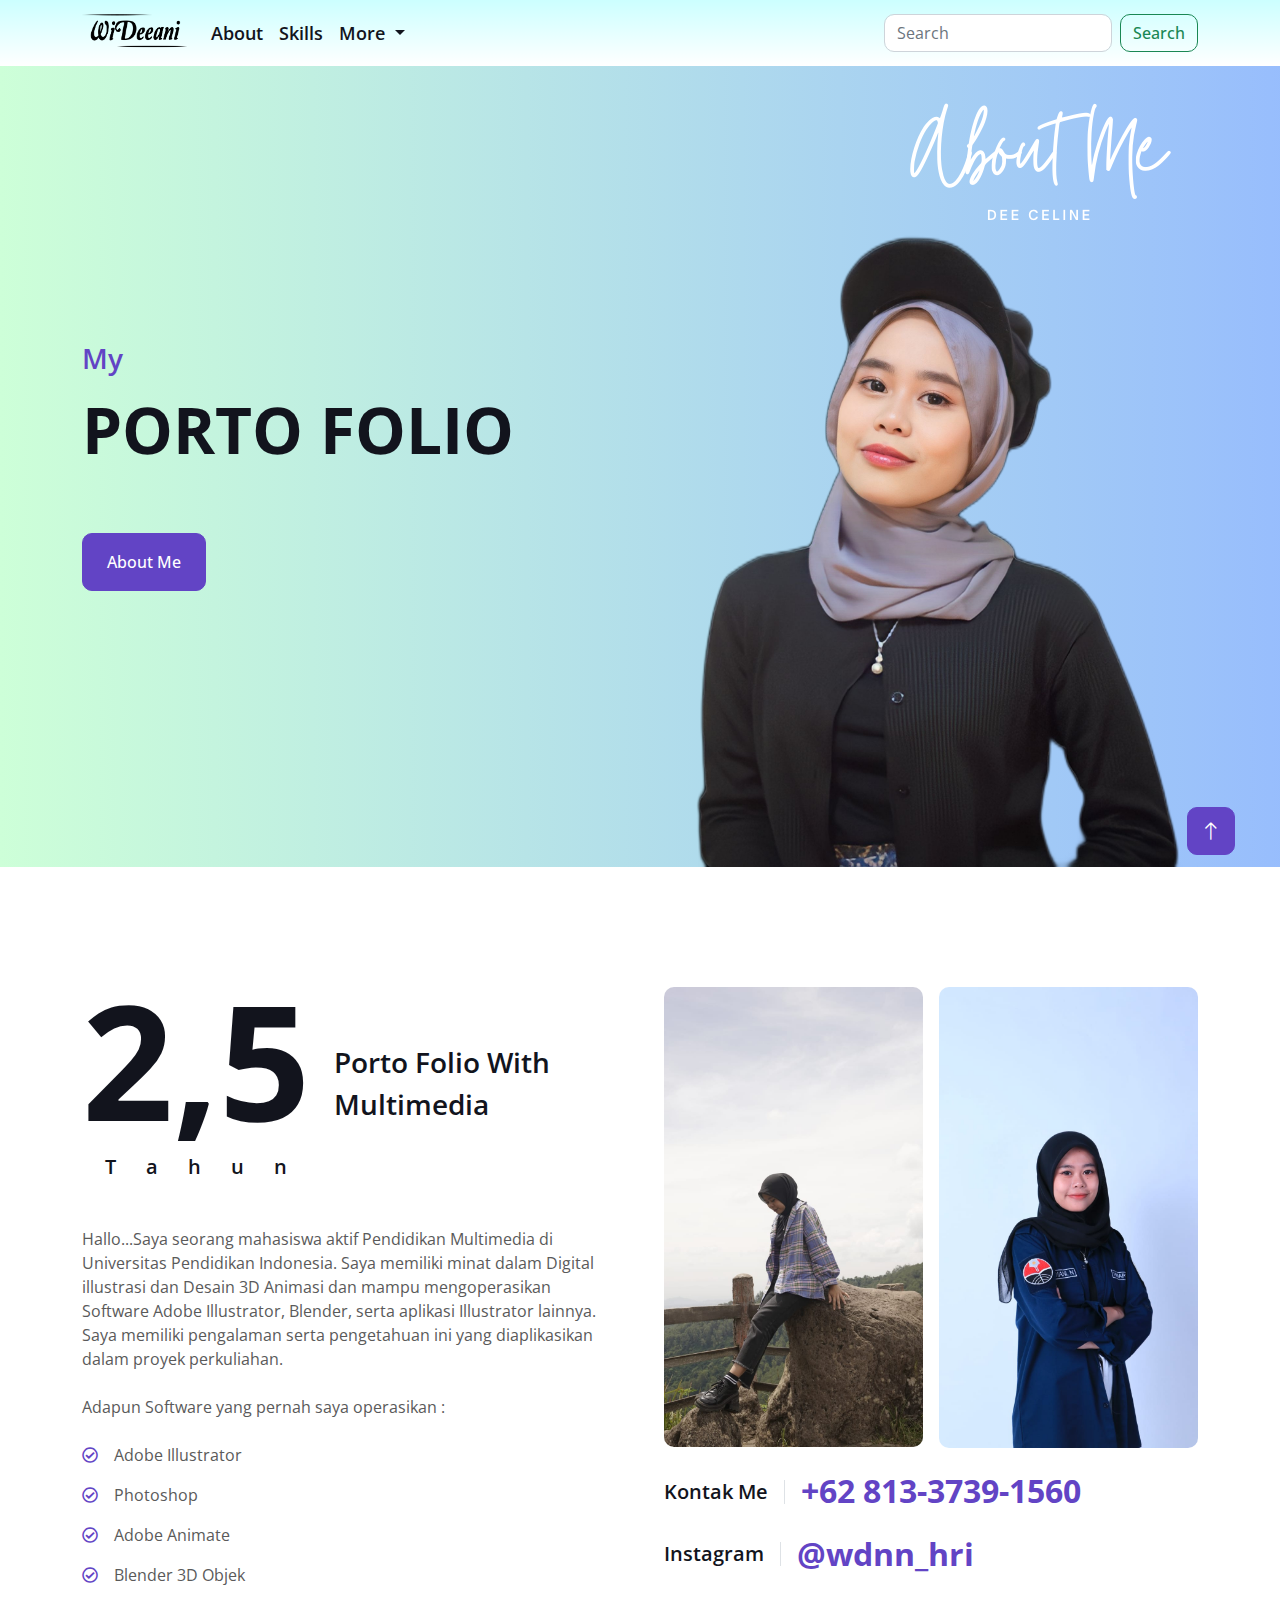
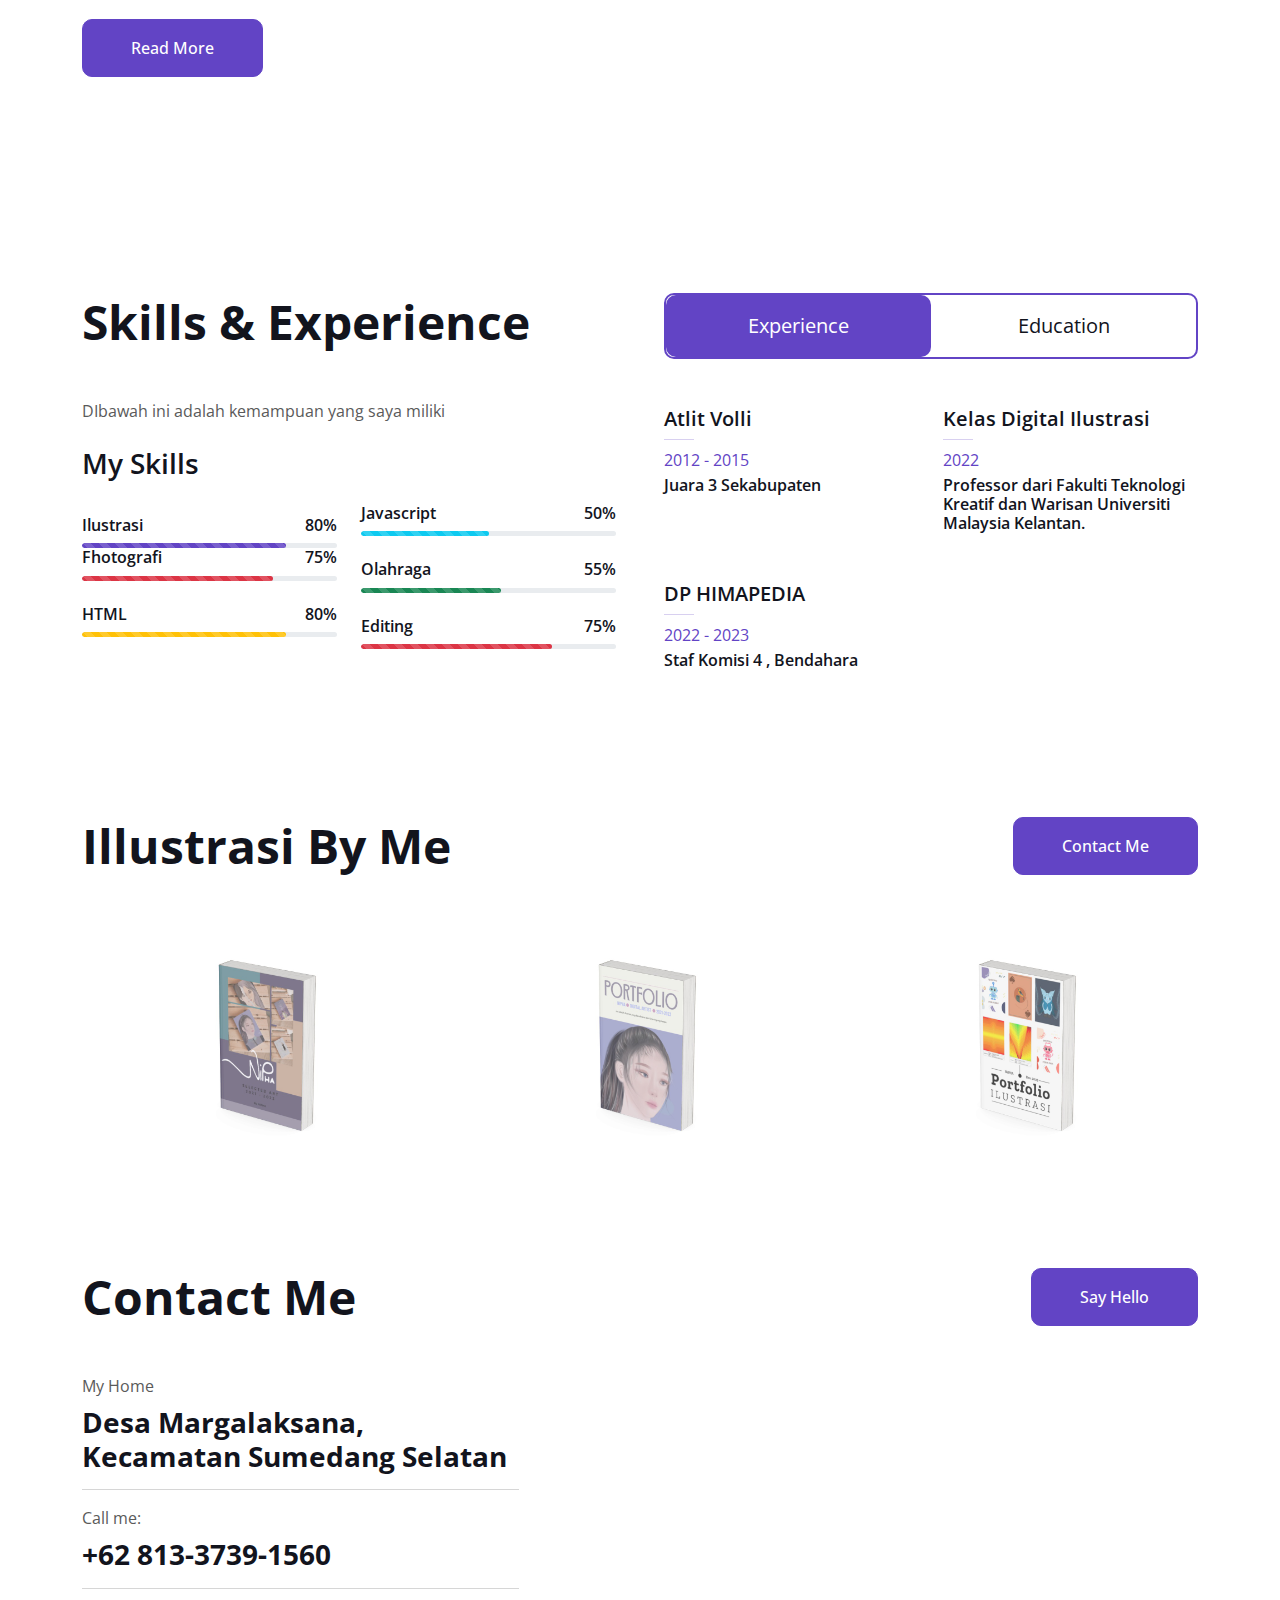
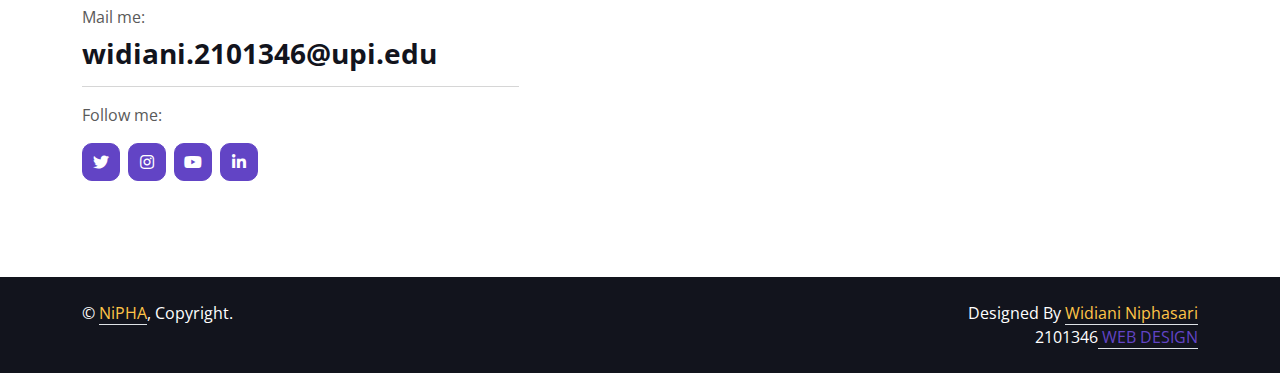
==== commit e51bb365: "Update index.html" ====
--- a/index.html
+++ b/index.html
@@ -45,7 +45,7 @@
 <!--  <nav  class="navbar navbar-expand-lg sticky-top" style="background :#FFFFFF">  -->
   <div class="container">
     <a class="navbar-brand" href="#home">
-      <img src="img/widee.png" width="105" height="40">
+      <img src="img/wiwi.png" width="105" height="40">
     </a>
     <button class="navbar-toggler" type="button" data-bs-toggle="collapse" data-bs-target="#navbarSupportedContent" aria-controls="navbarSupportedContent" aria-expanded="false" aria-label="Toggle navigation">
       <span class="navbar-toggler-icon"></span>
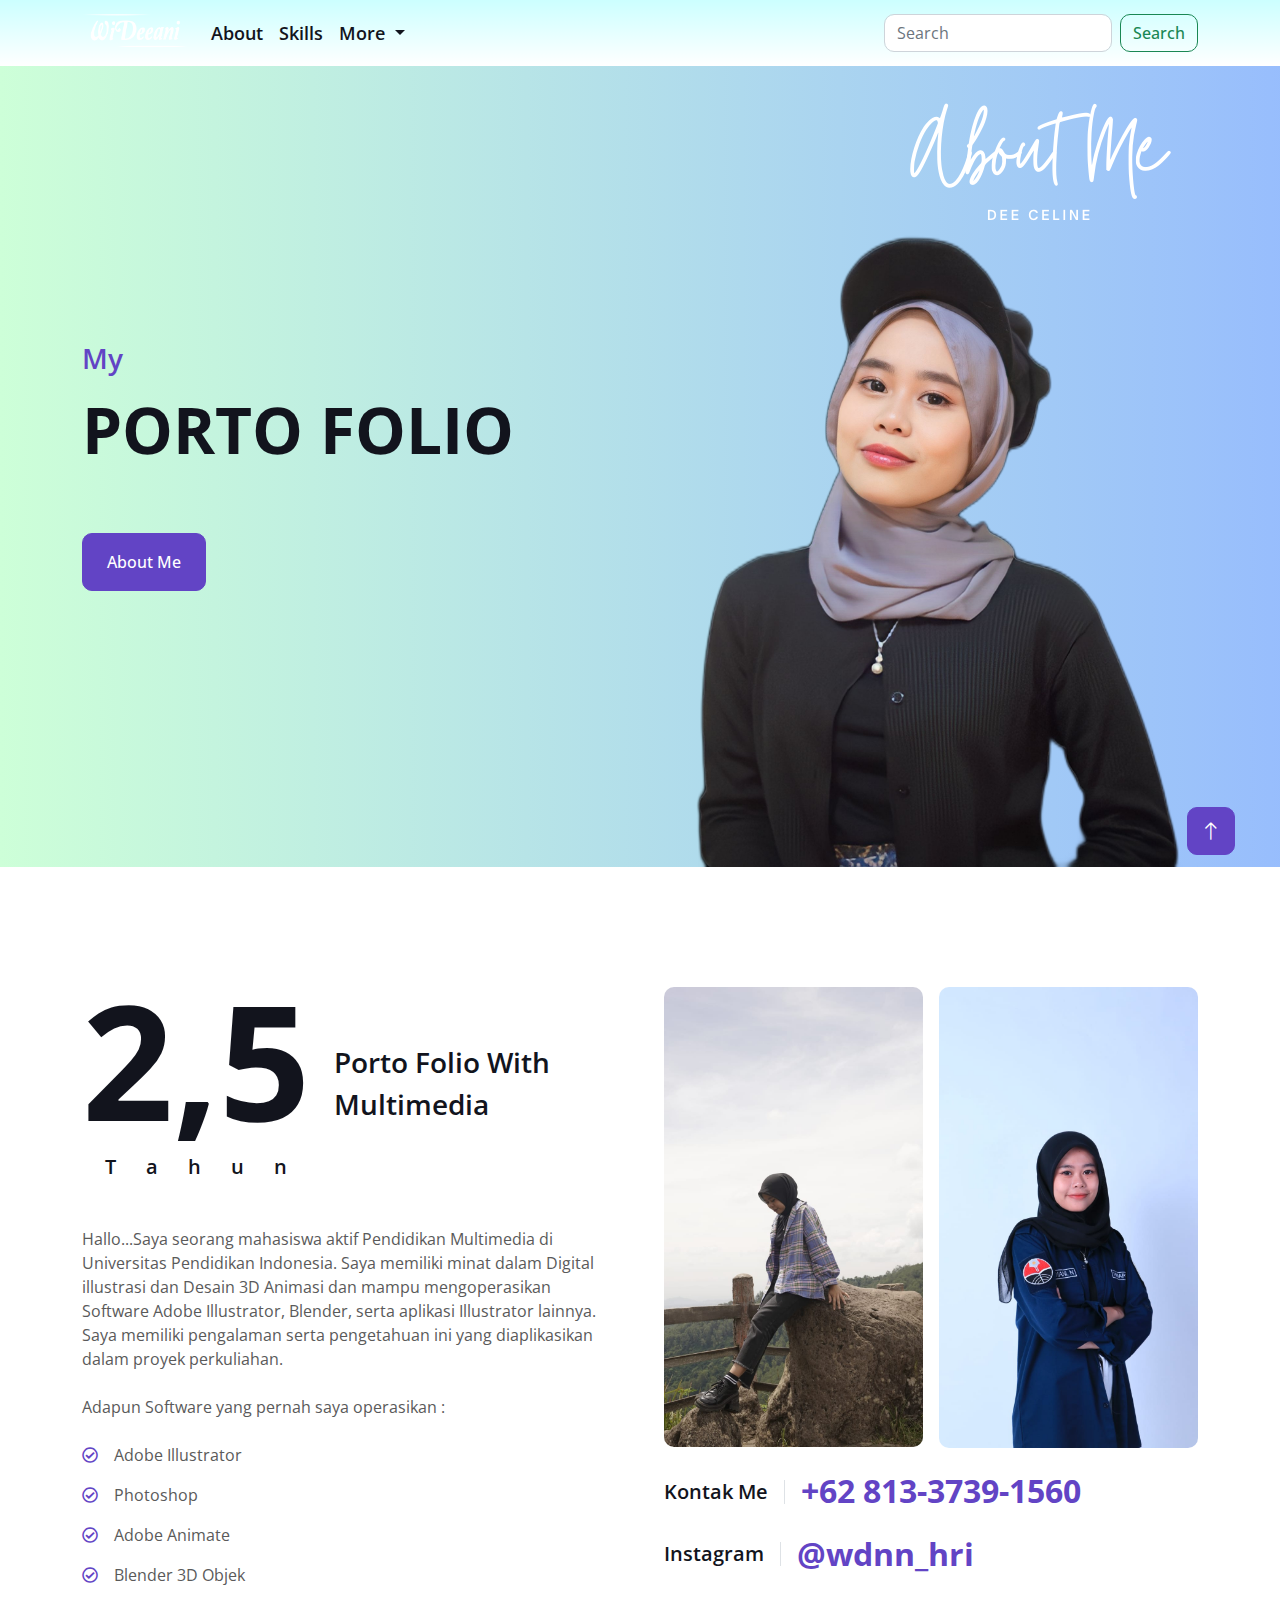
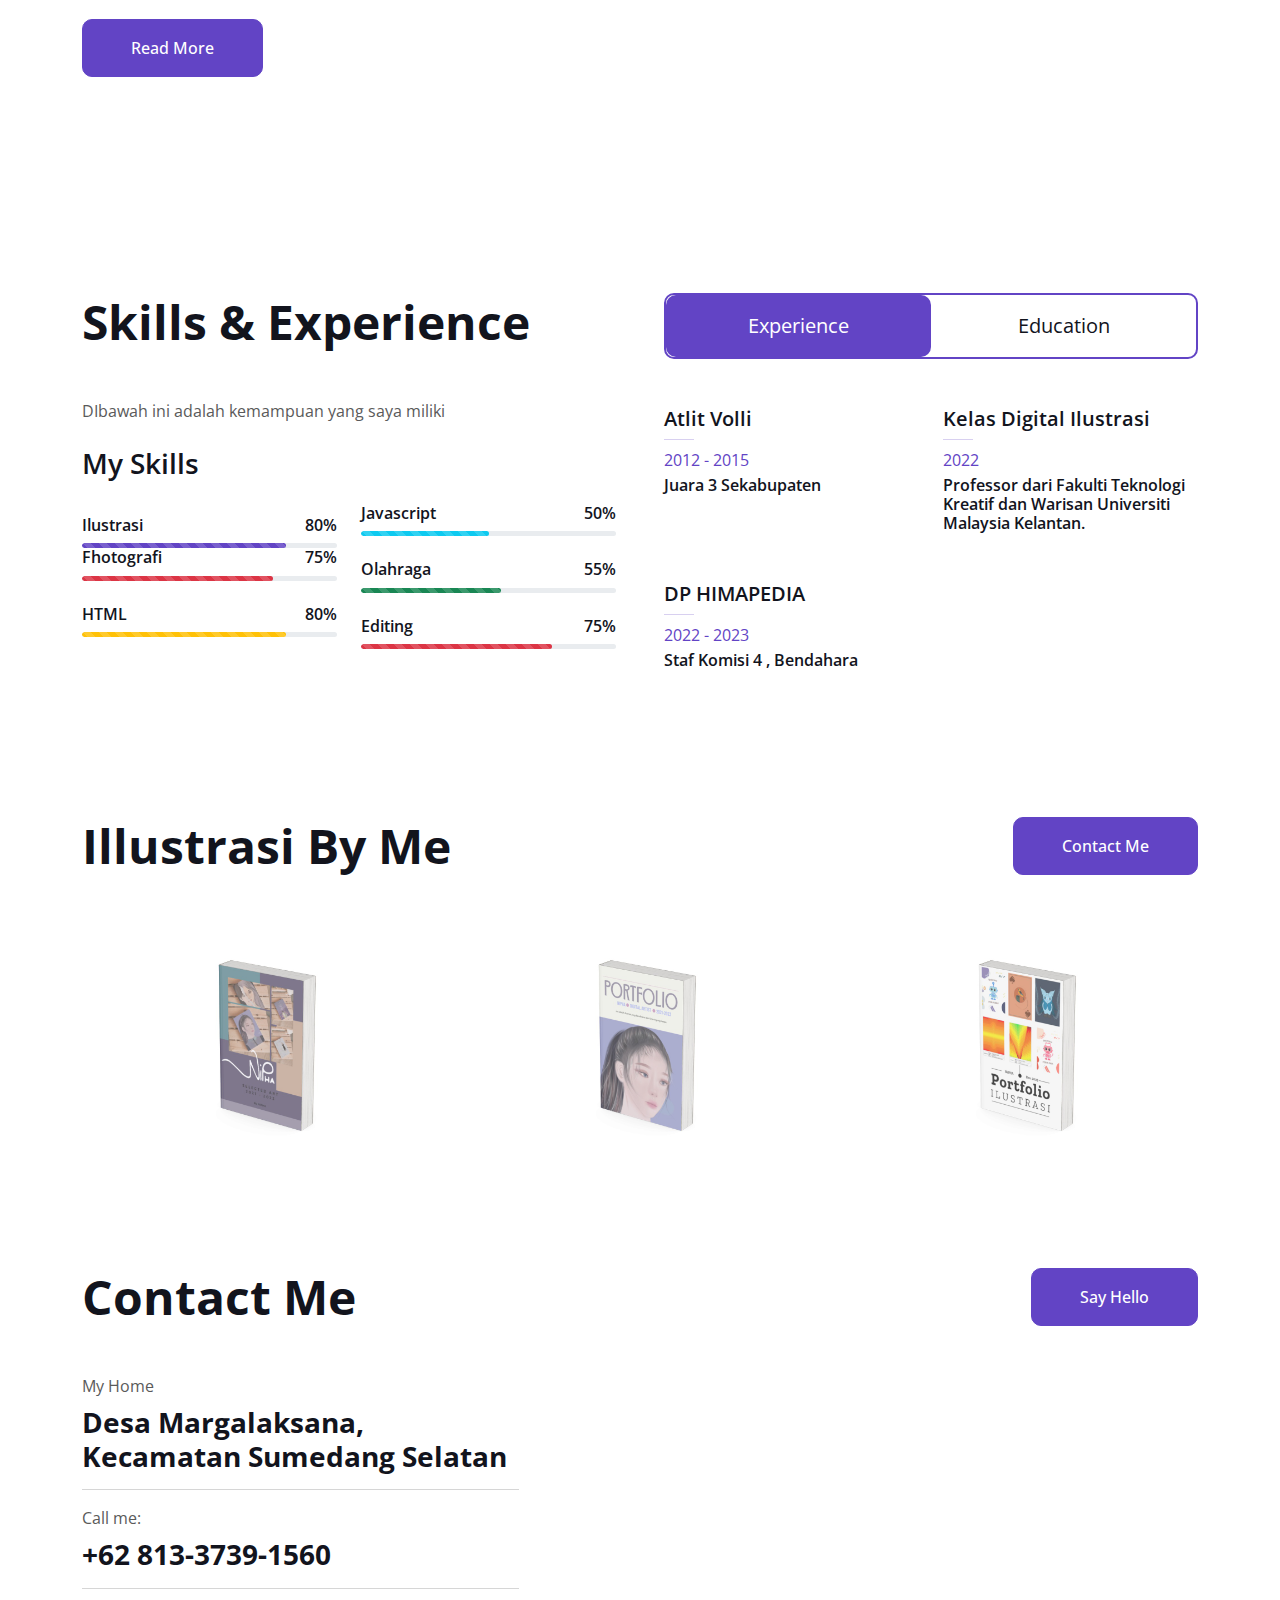
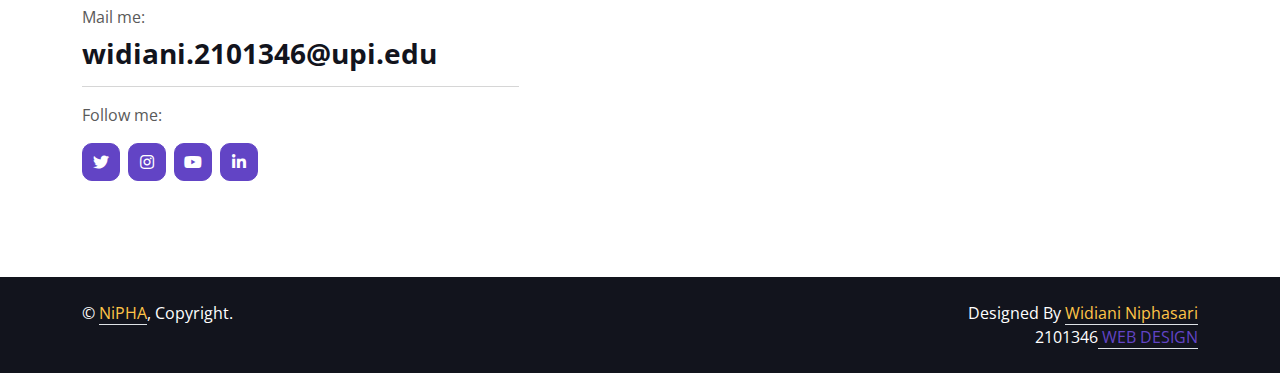
==== commit 0fca30f3: "Update index.html" ====
--- a/index.html
+++ b/index.html
@@ -45,7 +45,7 @@
 <!--  <nav  class="navbar navbar-expand-lg sticky-top" style="background :#FFFFFF">  -->
   <div class="container">
     <a class="navbar-brand" href="#home">
-      <img src="img/wiwi.png" width="105" height="40">
+      <img src="img/wiwii.png" width="105" height="40">
     </a>
     <button class="navbar-toggler" type="button" data-bs-toggle="collapse" data-bs-target="#navbarSupportedContent" aria-controls="navbarSupportedContent" aria-expanded="false" aria-label="Toggle navigation">
       <span class="navbar-toggler-icon"></span>
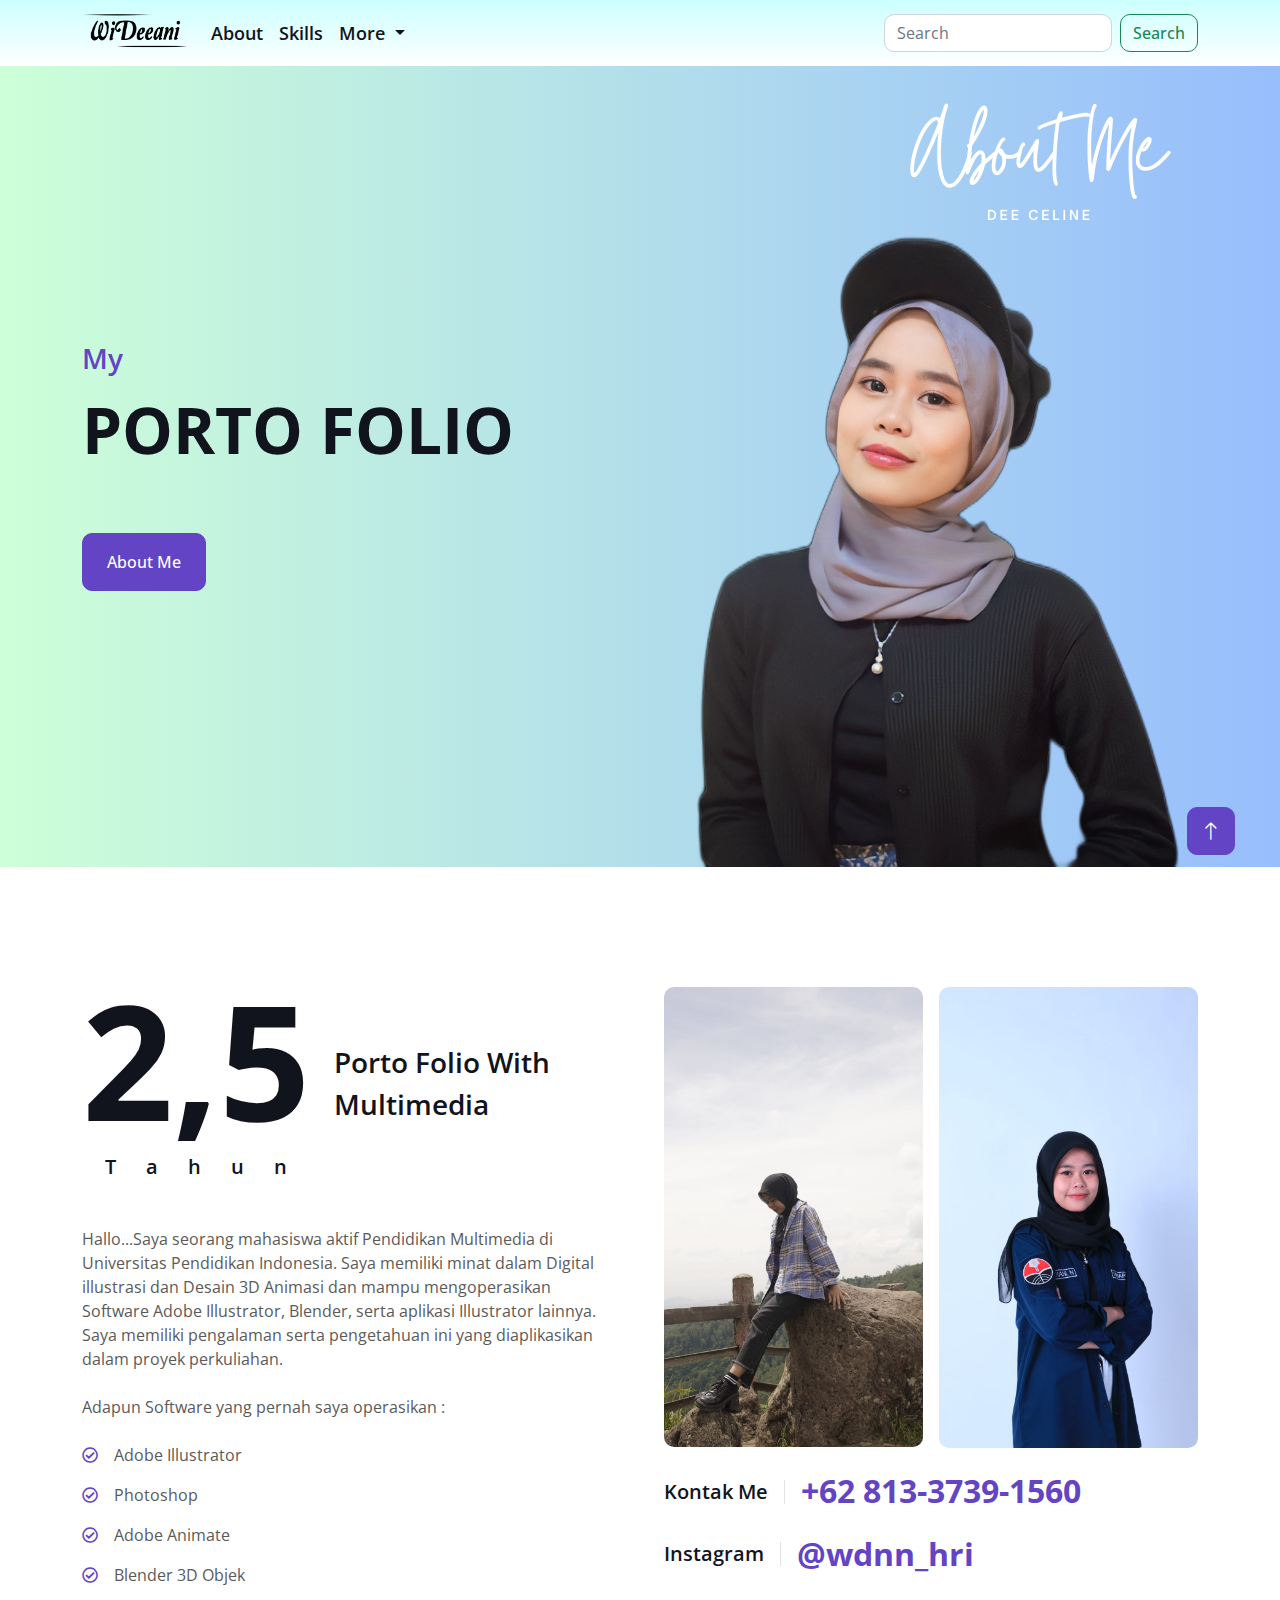
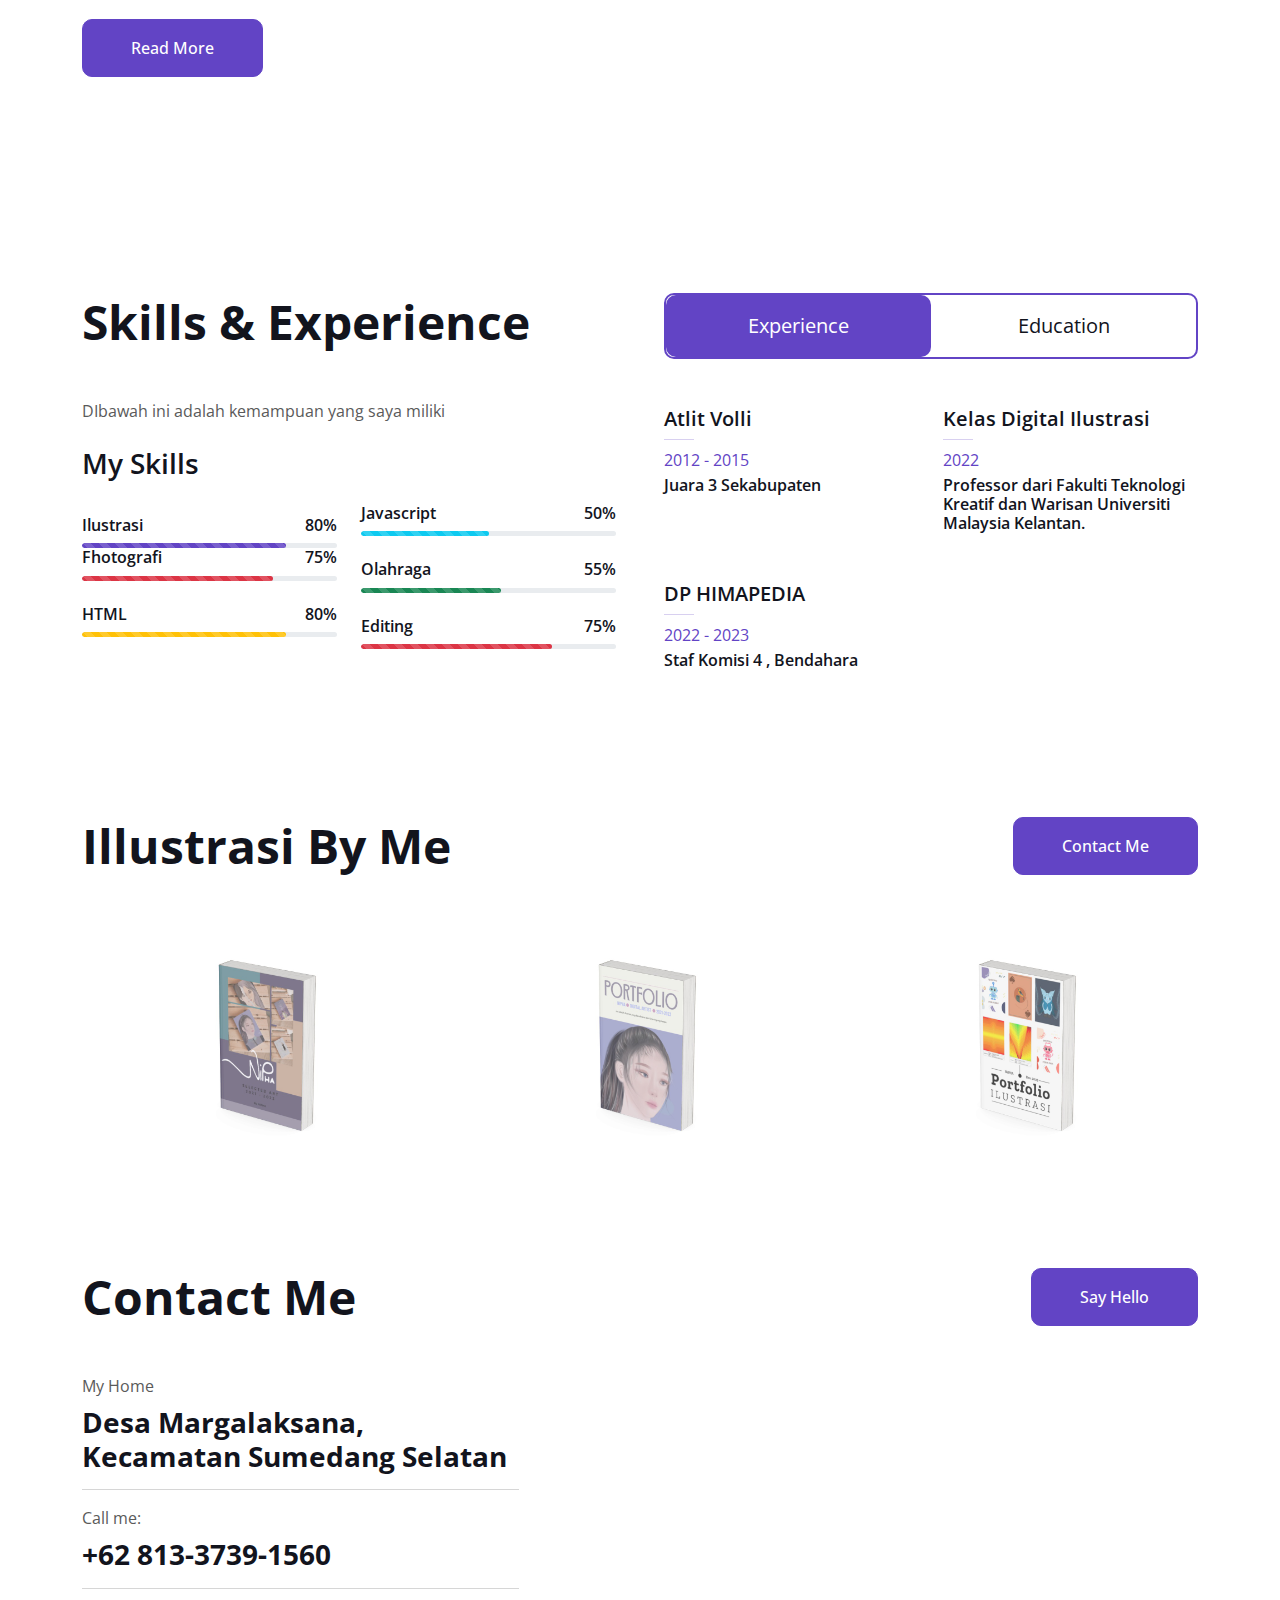
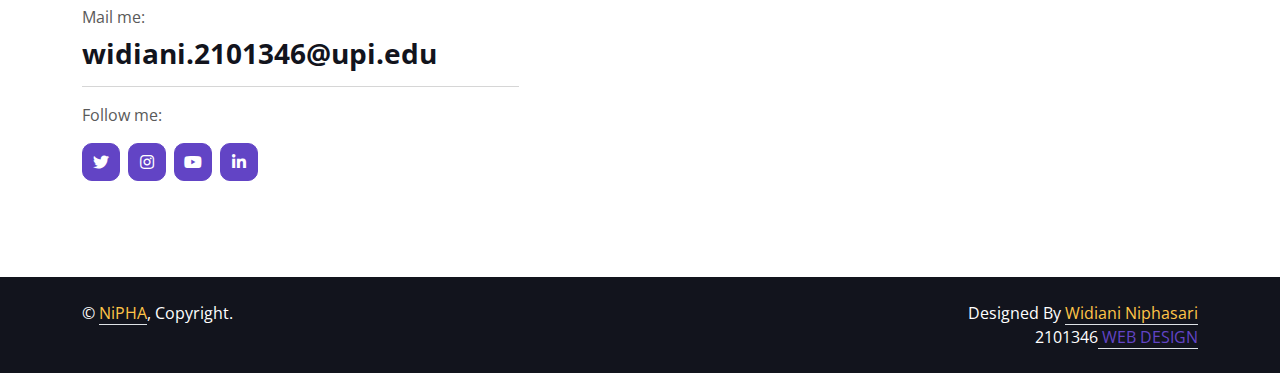
==== commit 8c31973d: "Update index.html" ====
--- a/index.html
+++ b/index.html
@@ -45,7 +45,7 @@
 <!--  <nav  class="navbar navbar-expand-lg sticky-top" style="background :#FFFFFF">  -->
   <div class="container">
     <a class="navbar-brand" href="#home">
-      <img src="img/wiwii.png" width="105" height="40">
+      <img src="img/wiwi.png" width="105" height="40">
     </a>
     <button class="navbar-toggler" type="button" data-bs-toggle="collapse" data-bs-target="#navbarSupportedContent" aria-controls="navbarSupportedContent" aria-expanded="false" aria-label="Toggle navigation">
       <span class="navbar-toggler-icon"></span>
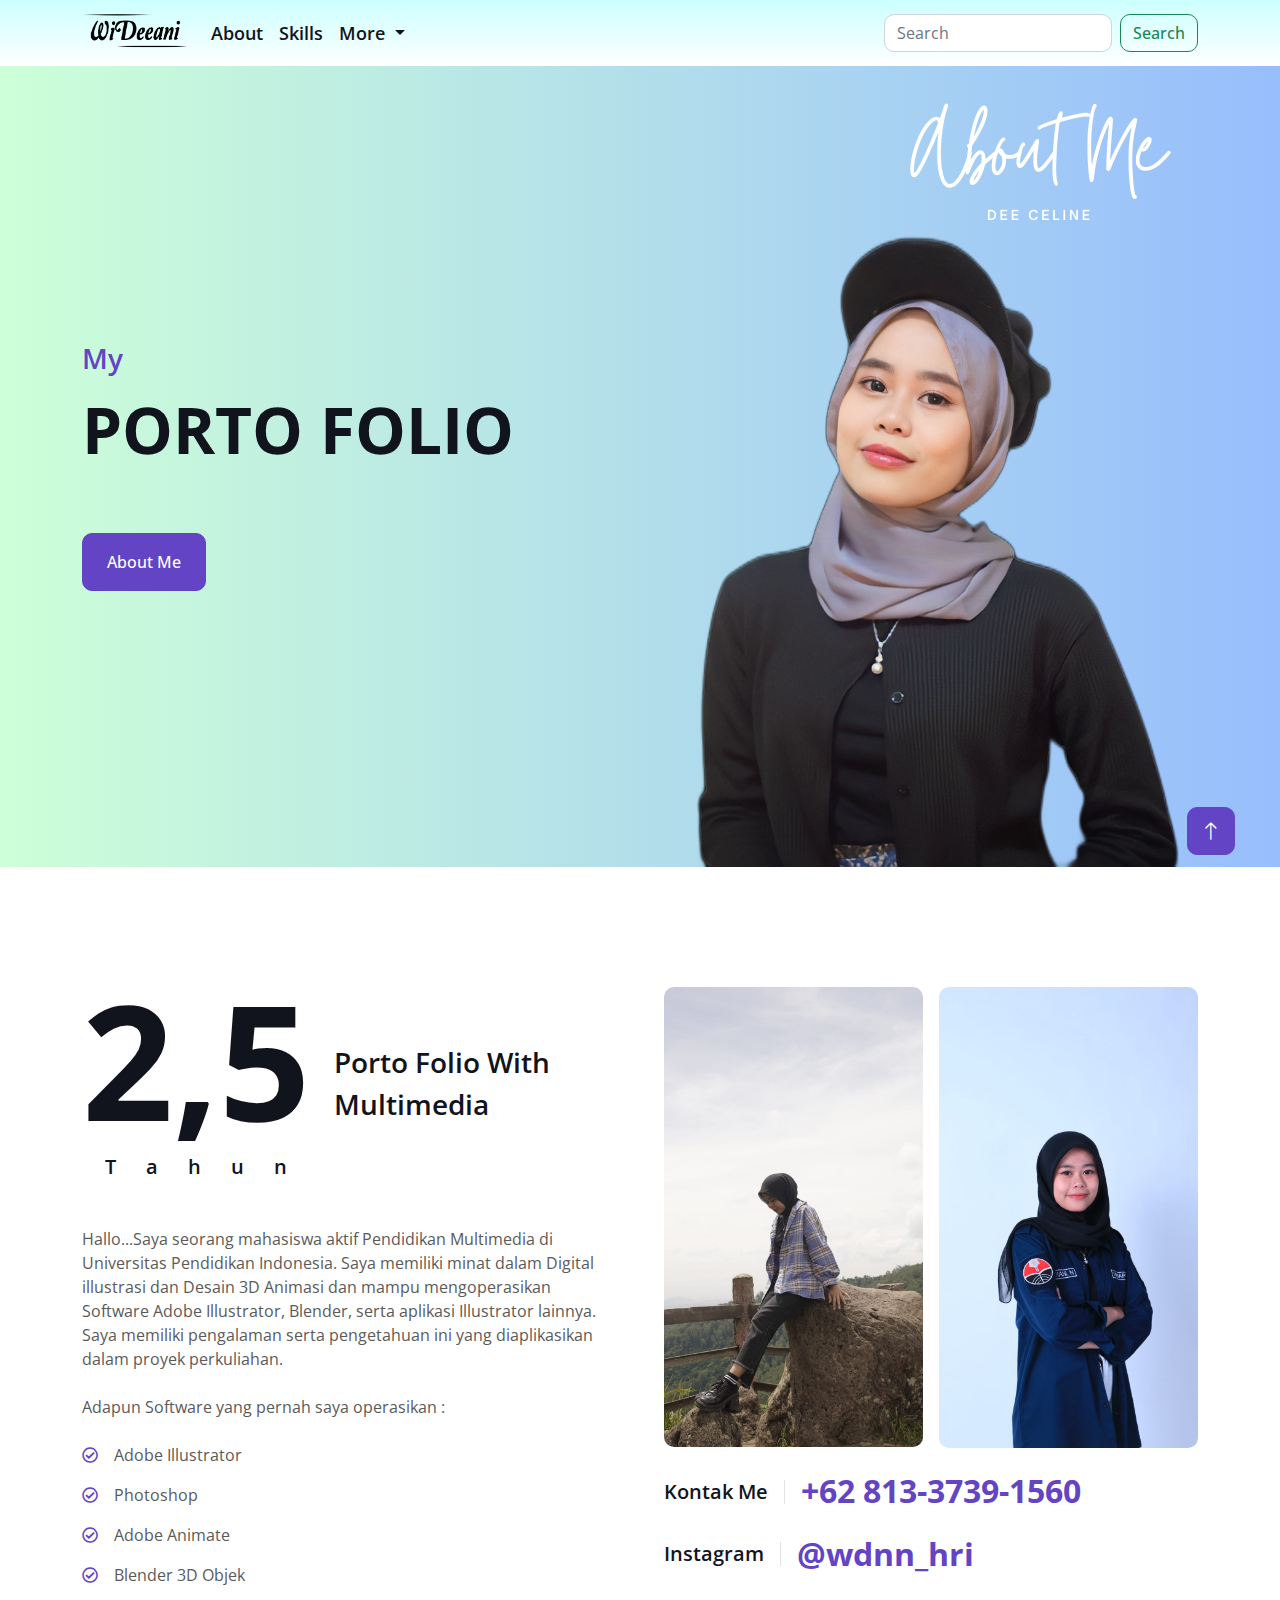
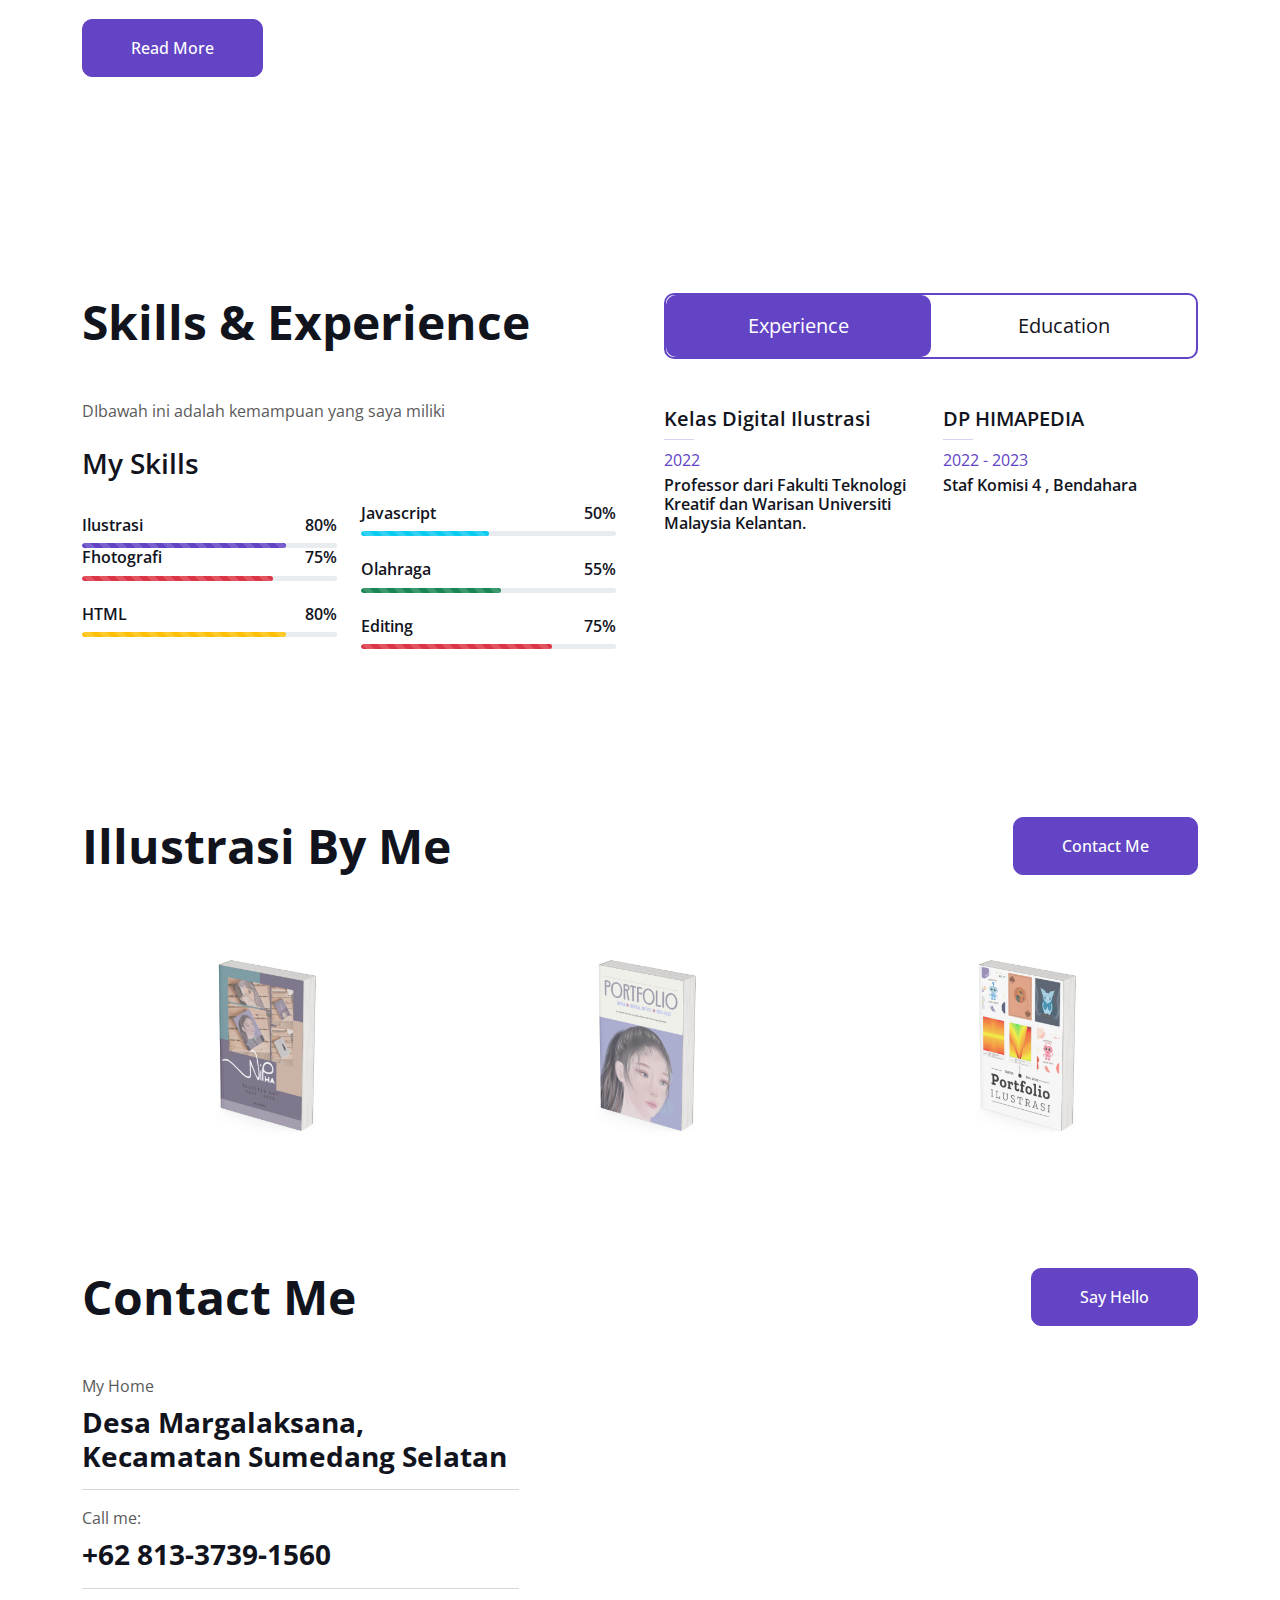
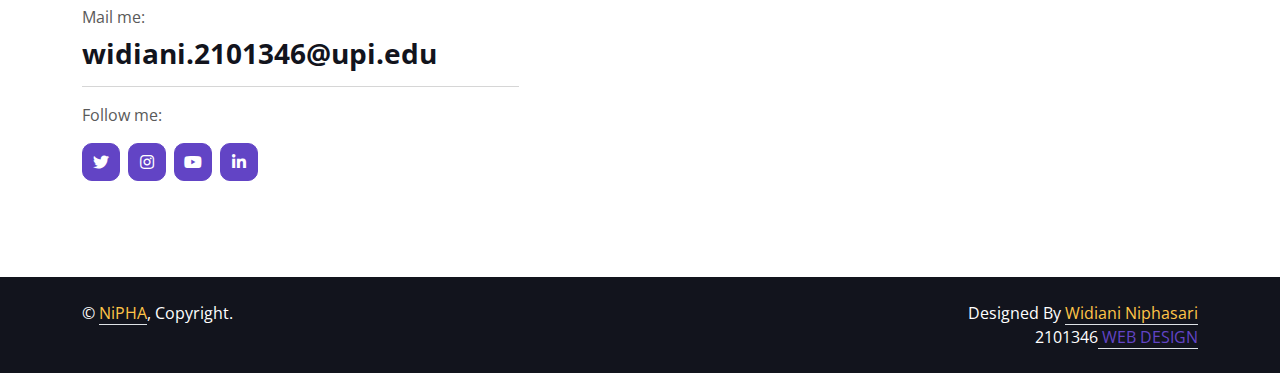
==== commit d6e2da81: "Update index.html" ====
--- a/index.html
+++ b/index.html
@@ -248,12 +248,6 @@
                         <div id="tab-1" class="tab-pane fade show p-0 active">
                             <div class="row gy-5 gx-4">
                                 <div class="col-sm-6">
-                                    <h5>Atlit Volli</h5>
-                                    <hr class="text-primary my-2">
-                                    <p class="text-primary mb-1">2012 - 2015</p>
-                                    <h6 class="mb-0">Juara 3 Sekabupaten</h6>
-                                </div>
-                                <div class="col-sm-6">
                                     <h5>Kelas Digital Ilustrasi</h5>
                                     <hr class="text-primary my-2">
                                     <p class="text-primary mb-1">2022</p>
